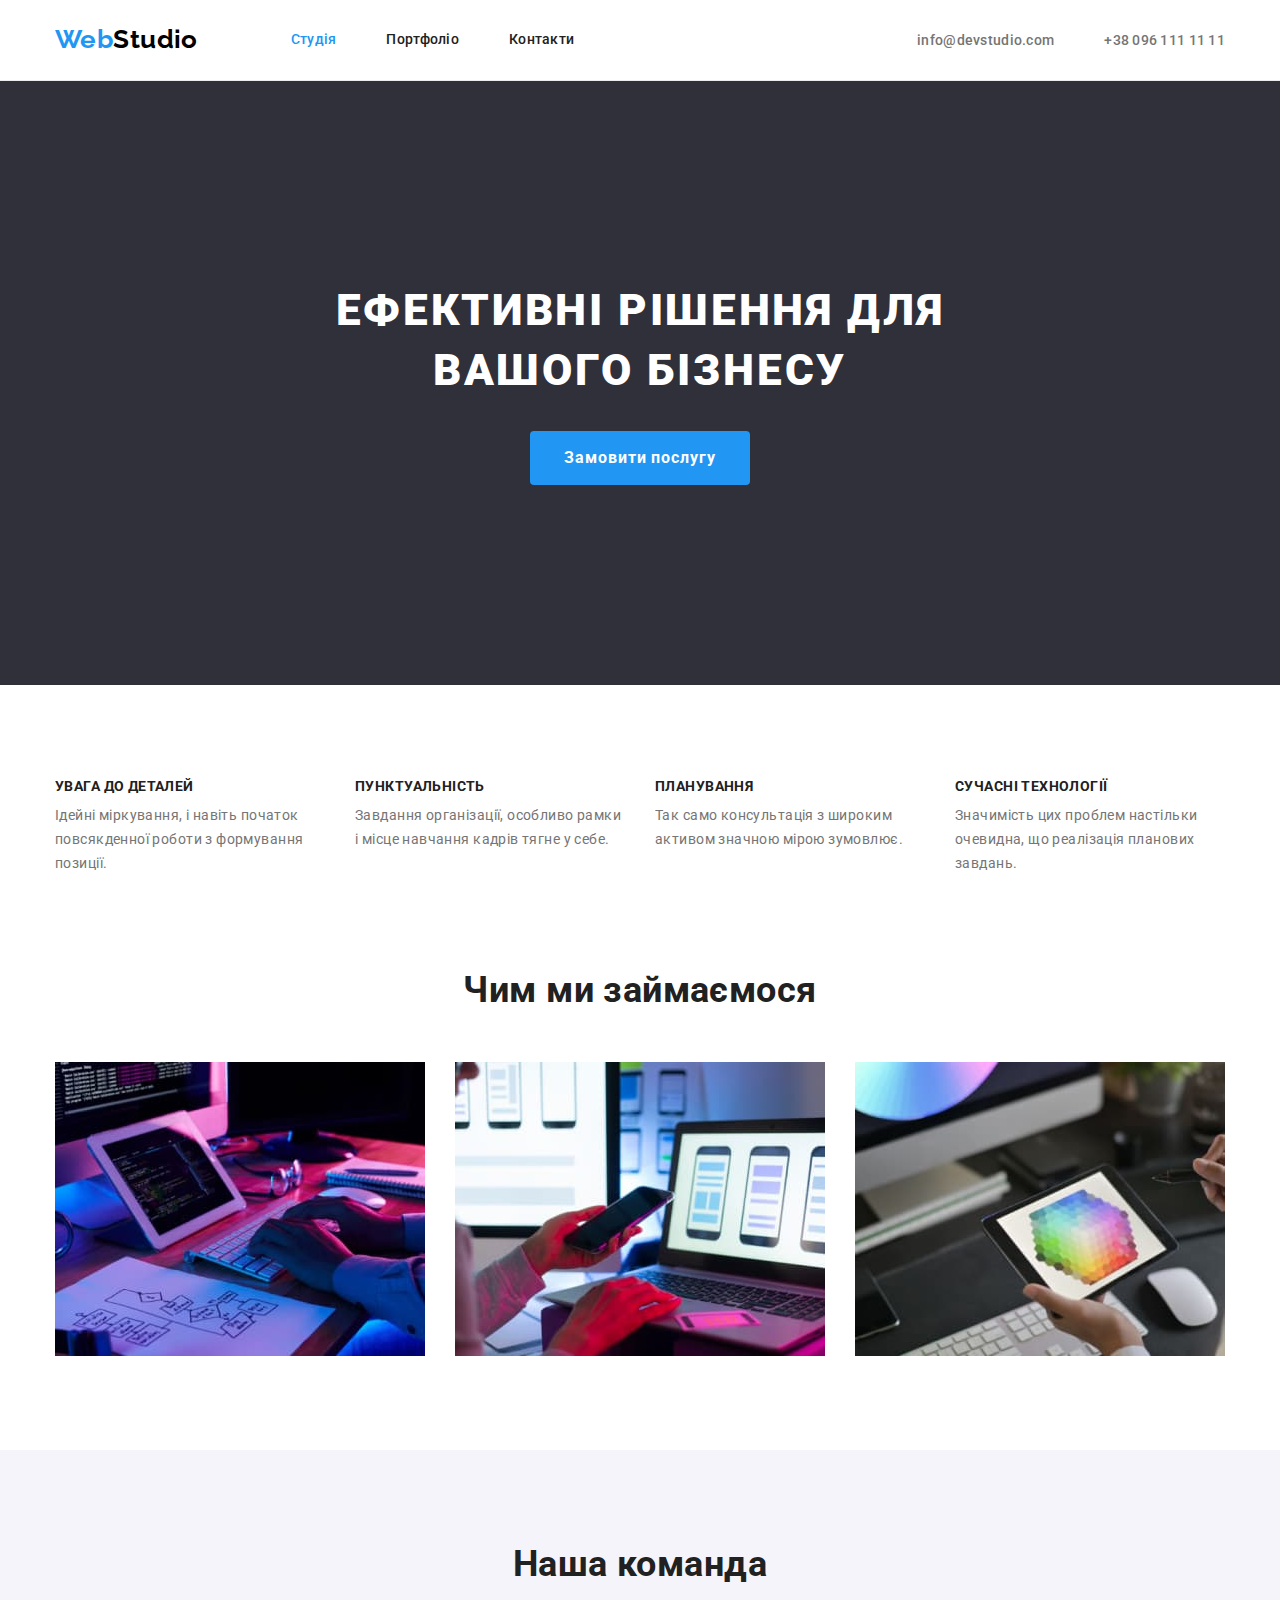
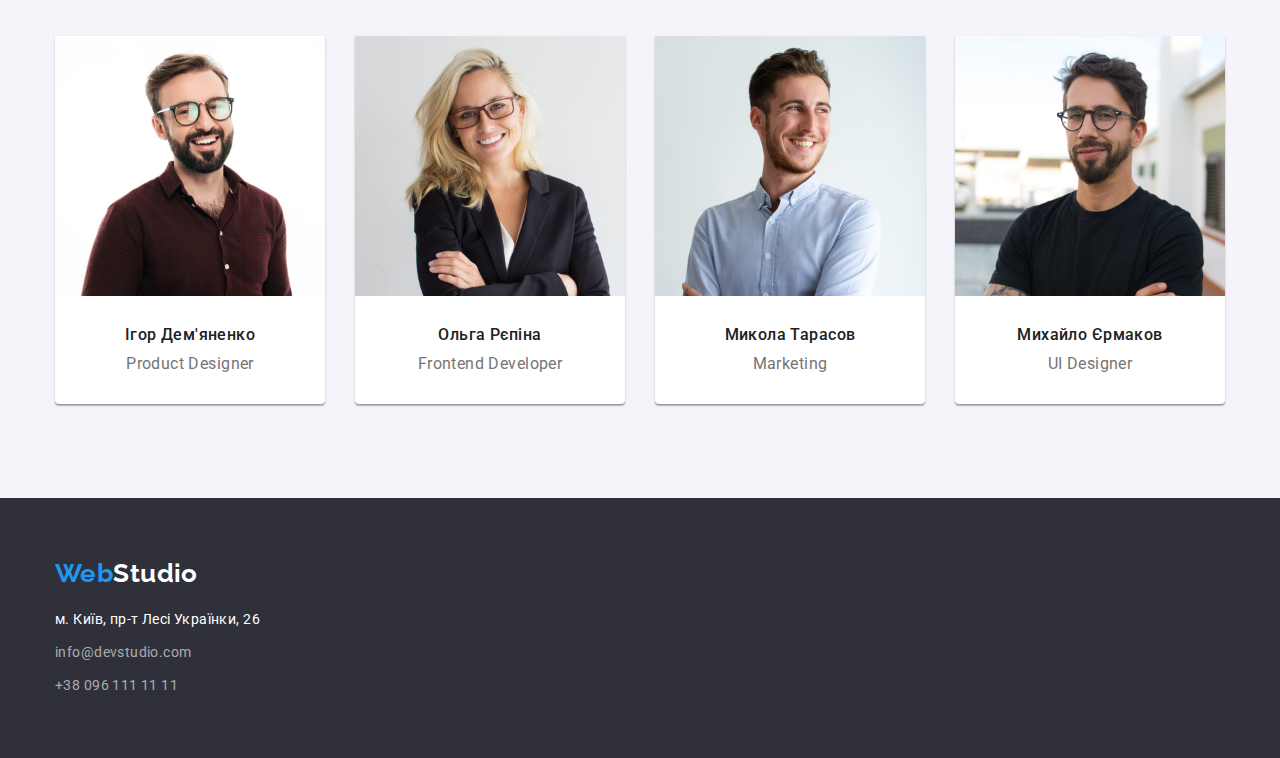
==== index.html @ 01cb7cef "Initial commit" ====
<!DOCTYPE html>
<html lang="uk">
  <head>
    <meta charset="UTF-8" />
    <meta http-equiv="X-UA-Compatible" content="IE=edge" />
    <meta name="viewport" content="width=device-width, initial-scale=1.0" />
    <link
      rel="stylesheet"
      href="https://cdnjs.cloudflare.com/ajax/libs/modern-normalize/1.1.0/modern-normalize.min.css"
    />
    <link rel="preconnect" href="https://fonts.googleapis.com" />
    <link rel="preconnect" href="https://fonts.gstatic.com" crossorigin />
    <link
      href="https://fonts.googleapis.com/css2?family=Raleway:wght@700&family=Roboto:wght@400;500;700;900&display=swap"
      rel="stylesheet"
    />
    <link rel="stylesheet" href="./css/styles.css" />
    <title>Webstudio</title>
  </head>
  <body>
    <!-- header -->
    <header class="page-header">
      <div class="container header-nav">
        <nav class="nav">
          <a href="./index.html" lang="en" class="header-logo"
            ><span class="logo-text">Web</span>Studio</a
          >
          <ul class="nav-list">
            <li class="list item">
              <a href="./index.html" class="nav-link link current">Студія</a>
            </li>
            <li class="list item">
              <a href="./portfolio.html" class="nav-link link">Портфоліо</a>
            </li>
            <li class="list item">
              <a href="" class="nav-link link">Контакти</a>
            </li>
          </ul>
        </nav>
        <ul class="contacts-list">
          <li class="item list">
            <a href="mailto:info@devstudio.com" class="contacts-link link"
              >info@devstudio.com</a
            >
          </li>
          <li class="item list">
            <a href="tel:+380961111111" class="contacts-link link"
              >+38 096 111 11 11</a
            >
          </li>
        </ul>
      </div>
    </header>
    <!-- main -->
    <main>
      <!-- hero -->
      <section class="hero section">
        <div class="container hero-container">
          <h1 class="hero-title">Ефективні рішення для вашого бізнесу</h1>
          <button type="button" class="hero-btn">Замовити послугу</button>
        </div>
      </section>
      <!-- our benefits -->
      <section class="section">
        <div class="container">
          <h2 class="visually-hidden">Наші переваги</h2>
          <ul class="benefits-list">
            <li class="item list">
              <h3 class="benefits-subtitle">УВАГА ДО ДЕТАЛЕЙ</h3>
              <p class="benefits-text">
                Ідейні міркування, і навіть початок повсякденної роботи з
                формування позиції.
              </p>
            </li>
            <li class="item list">
              <h3 class="benefits-subtitle">ПУНКТУАЛЬНІСТЬ</h3>
              <p class="benefits-text">
                Завдання організації, особливо рамки і місце навчання кадрів
                тягне у себе.
              </p>
            </li>
            <li class="item list">
              <h3 class="benefits-subtitle">ПЛАНУВАННЯ</h3>
              <p class="benefits-text">
                Так само консультація з широким активом значною мірою зумовлює.
              </p>
            </li>
            <li class="item list">
              <h3 class="benefits-subtitle">СУЧАСНІ ТЕХНОЛОГІЇ</h3>
              <p class="benefits-text">
                Значимість цих проблем настільки очевидна, що реалізація
                планових завдань.
              </p>
            </li>
          </ul>
        </div>
      </section>
      <!-- works of studio -->
      <section class="section work-section">
        <div class="container">
          <h2 class="work-title subtitle">Чим ми займаємося</h2>
          <ul class="work-list">
            <li class="item list">
              <img
                src="./images/box1.jpg"
                alt="приклади процесу роботи"
                width="370"
                class="image"
              />
            </li>
            <li class="item list">
              <img
                src="./images/box2.jpg"
                alt="приклади процесу роботи"
                width="370"
                class="image"
              />
            </li>
            <li class="item list">
              <img
                src="./images/box3.jpg"
                alt="приклади процесу роботи"
                width="370"
                class="image"
              />
            </li>
          </ul>
        </div>
      </section>
      <!-- our team -->
      <section class="section team-section">
        <div class="container team">
          <h2 class="team-title subtitle">Наша команда</h2>
          <ul class="card-list">
            <li class="card-item list item">
              <img
                src="./images/card_foto1.jpg"
                alt="фото члана команди"
                width="270"
                class="card-img"
              />
              <div class="card-discr">
                <h3 class="card-title">Ігор Дем'яненко</h3>
                <p lang="en" class="card-text">Product Designer</p>
              </div>
            </li>
            <li class="card-item list item">
              <img
                src="./images/card_foto2.jpg"
                alt="фото члана команди"
                width="270"
                class="card-img"
              />
              <div class="card-discr">
                <h3 class="card-title">Ольга Рєпіна</h3>
                <p lang="en" class="card-text">Frontend Developer</p>
              </div>
            </li>
            <li class="card-item list item">
              <img
                src="./images/card_foto3.jpg"
                alt="фото члана команди"
                width="270"
                class="card-img"
              />
              <div class="card-discr">
                <h3 class="card-title">Микола Тарасов</h3>
                <p lang="en" class="card-text">Marketing</p>
              </div>
            </li>
            <li class="card-item list item">
              <img
                src="./images/card_foto4.jpg"
                alt="фото члана команди"
                width="270"
                class="card-img"
              />
              <div class="card-discr">
                <h3 class="card-title">Михайло Єрмаков</h3>
                <p lang="en" class="card-text">UI Designer</p>
              </div>
            </li>
          </ul>
        </div>
      </section>
    </main>
    <!-- footer -->
    <footer class="footer">
      <div class="container footer-container">
        <a href="./index.html" lang="en" class="logo footer-logo"
          ><span class="logo-text">Web</span>Studio</a
        >
        <address>
          <ul class="addr-list">
            <li class="item list">
              <a
                href="https://goo.gl/maps/FmS4MAfcd5aQykhG8"
                rel="noopener noreferrer nofollow"
                target="_blank"
                class="addr-link link map-link"
                >м. Київ, пр-т Лесі Українки, 26</a
              >
            </li>
            <li class="item list">
              <a href="mailto:info@devstudio.com" class="addr-link link"
                >info@devstudio.com</a
              >
            </li>
            <li class="item list">
              <a href="tel:+380961111111" class="addr-link link"
                >+38 096 111 11 11</a
              >
            </li>
          </ul>
        </address>
      </div>
    </footer>
  </body>
</html>
---- css/styles.css ----
* {
  /* outline: 2px solid red; */
}
:root {
  /* color variables */
  --primary-text-color: #757575;
  --secondary-text-color: #212121;
  --accent-text-color: #2196f3;
  --hero-primary-color: #ffffff;
  --btn-bckgrd-color: #f5f4fa;
  --logo-text-color: #000000;
  --addr-link-color: rgba(255, 255, 255, 0.6);
  --secondary-bthbckgrd-color: #188ce8;
  --header-border-color: #ececec;
  --card-border-color: #eeeeee;

  /* fonts variables */
  --primary-font-family: "Roboto", sans-serif;
  --secondary-font-family: "Raleway", sans-serif;
  --footer-bckgrd-color: #2f303a;
}

body {
  background-color: var(--hero-primary-color);
  font-family: var(--primary-font-family);
  color: var(--primary-text-color);
  font-size: 14px;
  letter-spacing: 0.03em;
}
h1,
h2,
h3,
h4,
h5,
h6,
p,
ul {
  margin: 0;
}
ul {
  padding-left: 0;
}
.list {
  list-style: none;
}
.link {
  text-decoration: none;
}
.link:hover,
.link:focus {
  color: var(--accent-text-color);
}
.container {
  width: 1200px;
  padding-left: 15px;
  padding-right: 15px;
  margin: 0 auto;
}
.section {
  padding-top: 94px;
}
/* header css */
.page-header {
  border-bottom: 1px solid var(--header-border-color);
}
.header-nav {
  display: flex;
  align-items: center;
}
.nav {
  display: flex;
  align-items: center;
}
.header-logo {
  display: block;
  padding-top: 24px;
  padding-bottom: 25px;

  font-family: var(--secondary-font-family);
  font-weight: 700;
  color: var(--logo-text-color);
  font-size: 26px;
  line-height: 1.19;
  text-decoration: none;
}
.logo-text {
  color: var(--accent-text-color);
}
.nav-list {
  display: flex;
  gap: 50px;
  margin-left: 93px;
}
.nav-link {
  display: block;
  padding-top: 32px;
  padding-bottom: 32px;

  color: var(--secondary-text-color);
  font-weight: 500;
  line-height: 1.14;
  letter-spacing: 0.02em;
}
.current {
  color: var(--accent-text-color);
}
.contacts-list {
  display: flex;
  gap: 50px;
  margin-left: auto;
}
.contacts-link {
  padding-top: 32px;
  padding-bottom: 32px;

  color: var(--primary-text-color);
  font-weight: 500;
  line-height: 1.14;
  letter-spacing: 0.02em;
}
/* hero css */
.hero-container {
  text-align: center;
  padding-bottom: 200px;
  padding-top: 106px;
}
.hero {
  background-color: var(--footer-bckgrd-color);
}
.hero-title {
  margin: 0 auto;
  margin-bottom: 30px;
  max-width: 696px;

  font-weight: 900;
  font-size: 44px;
  line-height: 1.36;
  text-align: center;
  letter-spacing: 0.06em;
  text-transform: uppercase;
  color: var(--hero-primary-color);
}
.hero-btn {
  padding: 10px 32px;

  color: var(--hero-primary-color);
  font-weight: 700;
  font-size: 16px;
  line-height: 1.87;
  letter-spacing: 0.06em;
  background-color: var(--accent-text-color);
  cursor: pointer;
  border-color: transparent;
  border-radius: 4px;
}
.hero-btn:active,
.hero-btn:focus,
.hero-btn:hover {
  background-color: var(--secondary-bthbckgrd-color);
}
/*  benefits css */

.visually-hidden {
  position: absolute;
  white-space: nowrap;
  width: 1px;
  height: 1px;
  overflow: hidden;
  padding: 0;
  border: 0;
  clip: rect(0 0 0 0);
  clip-path: inset(50%);
  margin: -1px;
}

.benefits-list {
  display: flex;
  flex-wrap: wrap;
  gap: 30px;
}
.benefits-list .item {
  width: 270px;
  max-width: 270px;
}
.benefits-subtitle {
  margin-bottom: 10px;
  color: var(--secondary-text-color);
  font-size: 14px;
  font-weight: 700;
  line-height: 1.14;
  text-transform: uppercase;
}
.benefits-text {
  line-height: 1.71;
}

.image {
  display: block;
}
.subtitle {
  margin-bottom: 50px;
  color: var(--secondary-text-color);
  font-weight: 700;
  font-size: 36px;
  line-height: 1.16;
  text-align: center;
}
.work-section {
  padding-bottom: 94px;
}
.work-list {
  display: flex;
  flex-wrap: wrap;
  gap: 30px;
}
.work-list .image {
  max-width: 370px;
}
/* our team css */
.team-section {
  background-color: var(--btn-bckgrd-color);
}
.team {
  /* background-color: var(--btn-bckgrd-color); */
  padding-bottom: 94px;
  /* padding-top: 94px; */
}
.team-title {
  margin-bottom: 50px;
  color: var(--secondary-text-color);
  font-weight: 700;
  font-size: 36px;
  line-height: 1.16;
  text-align: center;
}
.card-list {
  display: flex;
  flex-wrap: wrap;
  gap: 30px;
}
.card-img {
  display: block;
}
.card-item {
  background-color: var(--hero-primary-color);
  box-shadow: 0px 1px 3px rgba(0, 0, 0, 0.12), 0px 1px 1px rgba(0, 0, 0, 0.14),
    0px 2px 1px rgba(0, 0, 0, 0.2);
  border-radius: 0px 0px 4px 4px;
}
.card-discr {
  text-align: center;
  padding: 30px 30px;
}

.card-title {
  margin-bottom: 10px;

  color: var(--secondary-text-color);
  font-weight: 500;
  font-size: 16px;
  line-height: 1.18;
  text-align: center;
}
.card-text {
  font-size: 16px;
  line-height: 1.18;
  text-align: center;
}
/* fooote css */
.footer {
  padding-top: 60px;
  padding-bottom: 60px;
  background-color: var(--footer-bckgrd-color);
}

.footer-logo {
  display: block;
  margin-bottom: 20px;

  font-family: var(--secondary-font-family);
  font-weight: 700;
  font-size: 26px;
  line-height: 1.19;
  text-decoration: none;
  color: var(--hero-primary-color);
}

.addr-list .item:not(:last-child) {
  margin-bottom: 9px;
}
.addr-link {
  font-style: normal;
  line-height: 1.71;
  color: var(--addr-link-color);
}
.map-link {
  color: var(--hero-primary-color);
}
/* potfolio css */
/* filter buttons css*/
.portfolio {
  padding-bottom: 94px;
}
.filter-list {
  display: flex;
  justify-content: center;
  gap: 8px;
  margin-bottom: 34px;
}

.filter-btn {
  padding: 6px 22px;

  color: var(--secondary-text-color);
  background-color: var(--btn-bckgrd-color);
  border-radius: 4px;
  border-color: transparent;
  font-weight: 500;
  font-size: 16px;
  line-height: 1.62;
  text-align: center;
  cursor: pointer;
}
.filter-btn:hover,
.filter-btn:focus {
  color: var(--hero-primary-color);
  background-color: var(--accent-text-color);
  box-shadow: 0px 3px 1px rgba(0, 0, 0, 0.1), 0px 1px 2px rgba(0, 0, 0, 0.08),
    0px 2px 2px rgba(0, 0, 0, 0.12);
}
.portfolio-list {
  display: flex;
  flex-wrap: wrap;
  gap: 30px;
}
.portf-text {
  padding: 20px 24px;

  border-bottom: 1px solid var(--card-border-color);
  border-right: 1px solid var(--card-border-color);
  border-left: 1px solid var(--card-border-color);
}
.portf-img {
  display: block;
}
.portfolio-subtitle {
  margin-bottom: 4px;

  color: var(--secondary-text-color);
  font-weight: 700;
  font-size: 18px;
  line-height: 2;
  letter-spacing: 0.06em;
}
.porfolio-discr {
  font-size: 16px;
  line-height: 1.87;
}
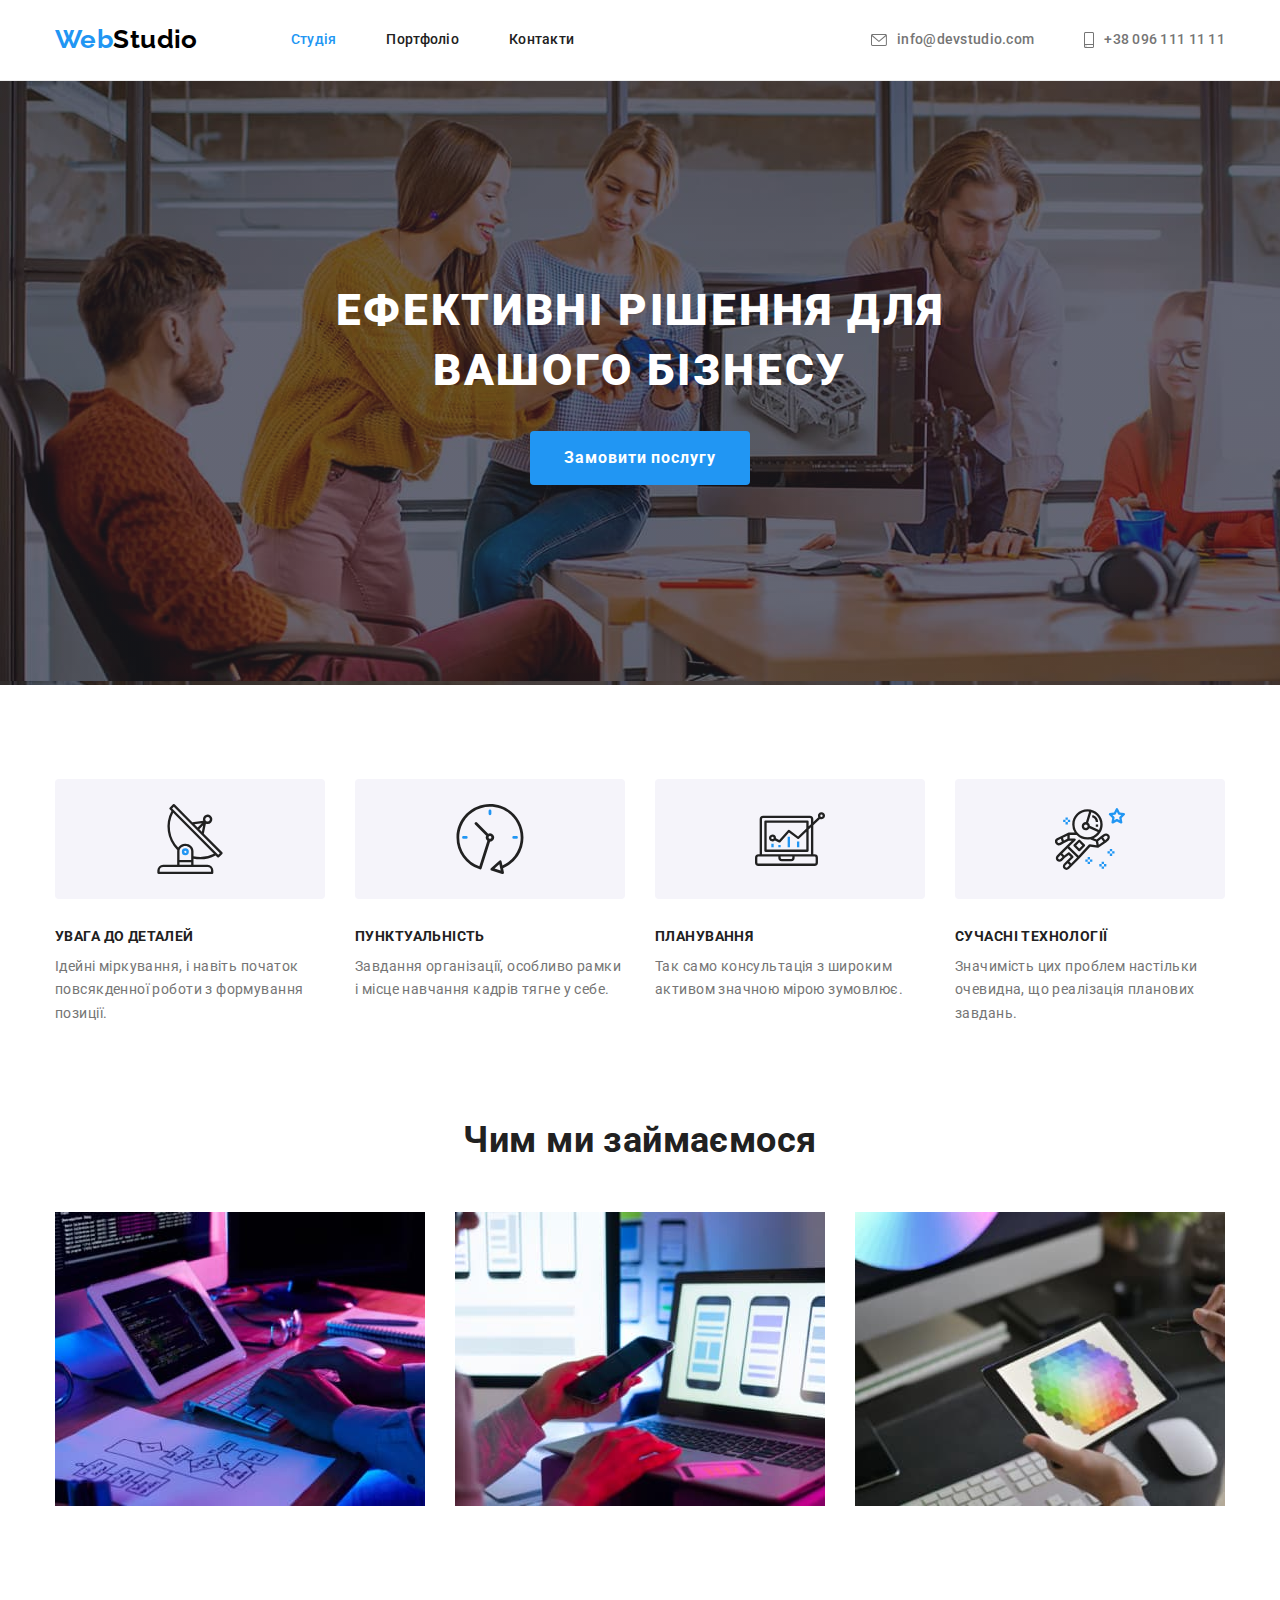
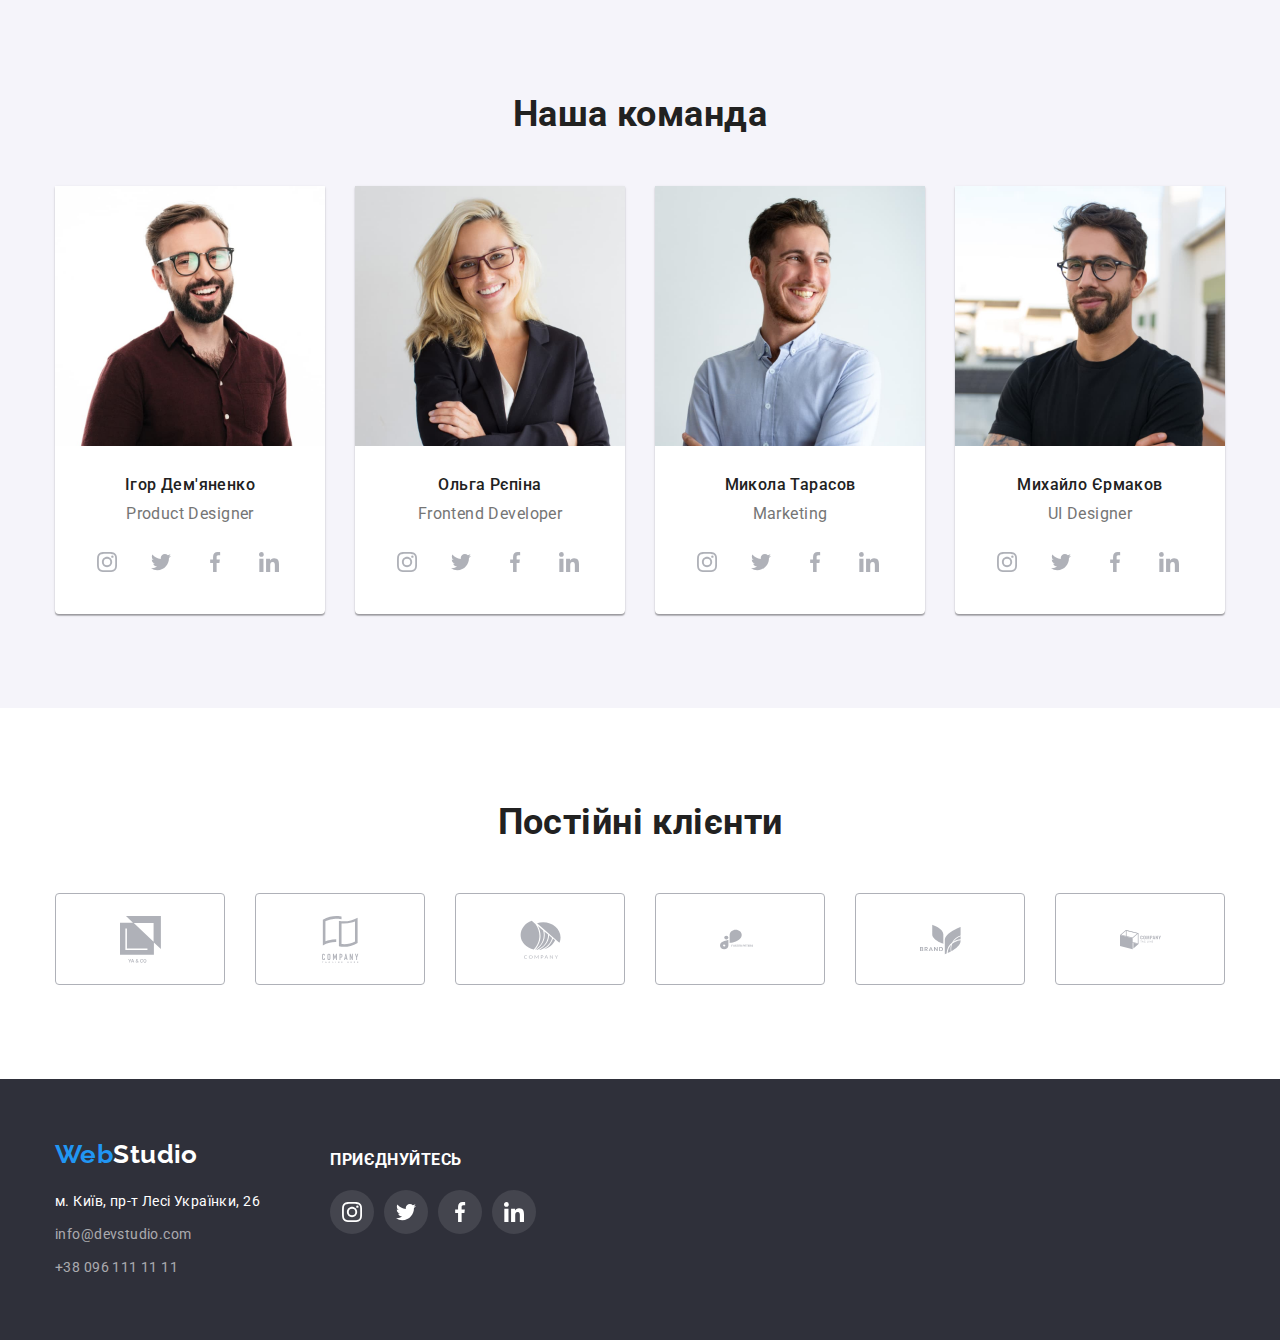
==== commit e0ebcdc4: "add svg etc" ====
--- a/index.html
+++ b/index.html
@@ -39,13 +39,19 @@
         </nav>
         <ul class="contacts-list">
           <li class="item list">
-            <a href="mailto:info@devstudio.com" class="contacts-link link"
-              >info@devstudio.com</a
+            <a href="mailto:info@devstudio.com" class="contacts-link link">
+              <svg class="icon" width="16" height="12">
+                <use href="./images/icons.svg#icon-mail"></use>
+              </svg>
+              info@devstudio.com</a
             >
           </li>
           <li class="item list">
-            <a href="tel:+380961111111" class="contacts-link link"
-              >+38 096 111 11 11</a
+            <a href="tel:+380961111111" class="contacts-link link">
+              <svg class="icon" width="10" height="16">
+                <use href="./images/icons.svg#icon-phone"></use>
+              </svg>
+              +38 096 111 11 11</a
             >
           </li>
         </ul>
@@ -55,9 +61,11 @@
     <main>
       <!-- hero -->
       <section class="hero section">
-        <div class="container hero-container">
-          <h1 class="hero-title">Ефективні рішення для вашого бізнесу</h1>
-          <button type="button" class="hero-btn">Замовити послугу</button>
+        <div class="hero-wrap">
+          <div class="container hero-container">
+            <h1 class="hero-title">Ефективні рішення для вашого бізнесу</h1>
+            <button type="button" class="hero-btn">Замовити послугу</button>
+          </div>
         </div>
       </section>
       <!-- our benefits -->
@@ -66,6 +74,11 @@
           <h2 class="visually-hidden">Наші переваги</h2>
           <ul class="benefits-list">
             <li class="item list">
+              <div class="icon-wrap">
+                <svg class="icon-group" width="70" heigt="70">
+                  <use href="./images/icons.svg#icon-antenna"></use>
+                </svg>
+              </div>
               <h3 class="benefits-subtitle">УВАГА ДО ДЕТАЛЕЙ</h3>
               <p class="benefits-text">
                 Ідейні міркування, і навіть початок повсякденної роботи з
@@ -73,6 +86,11 @@
               </p>
             </li>
             <li class="item list">
+              <div class="icon-wrap">
+                <svg class="icon-group" width="70" heigt="70">
+                  <use href="./images/icons.svg#icon-clock"></use>
+                </svg>
+              </div>
               <h3 class="benefits-subtitle">ПУНКТУАЛЬНІСТЬ</h3>
               <p class="benefits-text">
                 Завдання організації, особливо рамки і місце навчання кадрів
@@ -80,12 +98,22 @@
               </p>
             </li>
             <li class="item list">
+              <div class="icon-wrap">
+                <svg class="icon-group" width="70" heigt="70">
+                  <use href="./images/icons.svg#icon-diagram"></use>
+                </svg>
+              </div>
               <h3 class="benefits-subtitle">ПЛАНУВАННЯ</h3>
               <p class="benefits-text">
                 Так само консультація з широким активом значною мірою зумовлює.
               </p>
             </li>
             <li class="item list">
+              <div class="icon-wrap">
+                <svg class="icon-group" width="70" heigt="70">
+                  <use href="./images/icons.svg#icon-astronaut"></use>
+                </svg>
+              </div>
               <h3 class="benefits-subtitle">СУЧАСНІ ТЕХНОЛОГІЇ</h3>
               <p class="benefits-text">
                 Значимість цих проблем настільки очевидна, що реалізація
@@ -98,7 +126,7 @@
       <!-- works of studio -->
       <section class="section work-section">
         <div class="container">
-          <h2 class="work-title subtitle">Чим ми займаємося</h2>
+          <h2 class="subtitle">Чим ми займаємося</h2>
           <ul class="work-list">
             <li class="item list">
               <img
@@ -130,7 +158,7 @@
       <!-- our team -->
       <section class="section team-section">
         <div class="container team">
-          <h2 class="team-title subtitle">Наша команда</h2>
+          <h2 class="subtitle">Наша команда</h2>
           <ul class="card-list">
             <li class="card-item list item">
               <img
@@ -142,6 +170,55 @@
               <div class="card-discr">
                 <h3 class="card-title">Ігор Дем'яненко</h3>
                 <p lang="en" class="card-text">Product Designer</p>
+                <ul class="list icon-list">
+                  <li class="item">
+                    <a
+                      href=""
+                      rel="noopener noreferrer nofollow"
+                      class="social-link"
+                    >
+                      <svg class="social-icon" width="20" height="20">
+                        <use href="./images/icons.svg#icon-instagram"></use>
+                      </svg>
+                    </a>
+                  </li>
+                  <li class="item">
+                    <a href=""
+                      ><a
+                        href=""
+                        rel="noopener noreferrer nofollow"
+                        class="social-link"
+                      >
+                        <svg class="social-icon" width="20" height="20">
+                          <use href="./images/icons.svg#icon-twitter"></use>
+                        </svg> </a
+                    ></a>
+                  </li>
+                  <li class="item">
+                    <a href=""
+                      ><a
+                        href=""
+                        rel="noopener noreferrer nofollow"
+                        class="social-link"
+                      >
+                        <svg class="social-icon" width="20" height="20">
+                          <use href="./images/icons.svg#icon-facebook"></use>
+                        </svg> </a
+                    ></a>
+                  </li>
+                  <li class="item">
+                    <a href=""
+                      ><a
+                        href=""
+                        rel="noopener noreferrer nofollow"
+                        class="social-link"
+                      >
+                        <svg class="social-icon" width="20" height="20">
+                          <use href="./images/icons.svg#icon-linkedin"></use>
+                        </svg> </a
+                    ></a>
+                  </li>
+                </ul>
               </div>
             </li>
             <li class="card-item list item">
@@ -154,6 +231,55 @@
               <div class="card-discr">
                 <h3 class="card-title">Ольга Рєпіна</h3>
                 <p lang="en" class="card-text">Frontend Developer</p>
+                <ul class="list icon-list">
+                  <li class="item">
+                    <a
+                      href=""
+                      rel="noopener noreferrer nofollow"
+                      class="social-link"
+                    >
+                      <svg class="social-icon" width="20" height="20">
+                        <use href="./images/icons.svg#icon-instagram"></use>
+                      </svg>
+                    </a>
+                  </li>
+                  <li class="item">
+                    <a href=""
+                      ><a
+                        href=""
+                        rel="noopener noreferrer nofollow"
+                        class="social-link"
+                      >
+                        <svg class="social-icon" width="20" height="20">
+                          <use href="./images/icons.svg#icon-twitter"></use>
+                        </svg> </a
+                    ></a>
+                  </li>
+                  <li class="item">
+                    <a href=""
+                      ><a
+                        href=""
+                        rel="noopener noreferrer nofollow"
+                        class="social-link"
+                      >
+                        <svg class="social-icon" width="20" height="20">
+                          <use href="./images/icons.svg#icon-facebook"></use>
+                        </svg> </a
+                    ></a>
+                  </li>
+                  <li class="item">
+                    <a href=""
+                      ><a
+                        href=""
+                        rel="noopener noreferrer nofollow"
+                        class="social-link"
+                      >
+                        <svg class="social-icon" width="20" height="20">
+                          <use href="./images/icons.svg#icon-linkedin"></use>
+                        </svg> </a
+                    ></a>
+                  </li>
+                </ul>
               </div>
             </li>
             <li class="card-item list item">
@@ -166,6 +292,55 @@
               <div class="card-discr">
                 <h3 class="card-title">Микола Тарасов</h3>
                 <p lang="en" class="card-text">Marketing</p>
+                <ul class="list icon-list">
+                  <li class="item">
+                    <a
+                      href=""
+                      rel="noopener noreferrer nofollow"
+                      class="social-link"
+                    >
+                      <svg class="social-icon" width="20" height="20">
+                        <use href="./images/icons.svg#icon-instagram"></use>
+                      </svg>
+                    </a>
+                  </li>
+                  <li class="item">
+                    <a href=""
+                      ><a
+                        href=""
+                        rel="noopener noreferrer nofollow"
+                        class="social-link"
+                      >
+                        <svg class="social-icon" width="20" height="20">
+                          <use href="./images/icons.svg#icon-twitter"></use>
+                        </svg> </a
+                    ></a>
+                  </li>
+                  <li class="item">
+                    <a href=""
+                      ><a
+                        href=""
+                        rel="noopener noreferrer nofollow"
+                        class="social-link"
+                      >
+                        <svg class="social-icon" width="20" height="20">
+                          <use href="./images/icons.svg#icon-facebook"></use>
+                        </svg> </a
+                    ></a>
+                  </li>
+                  <li class="item">
+                    <a href=""
+                      ><a
+                        href=""
+                        rel="noopener noreferrer nofollow"
+                        class="social-link"
+                      >
+                        <svg class="social-icon" width="20" height="20">
+                          <use href="./images/icons.svg#icon-linkedin"></use>
+                        </svg> </a
+                    ></a>
+                  </li>
+                </ul>
               </div>
             </li>
             <li class="card-item list item">
@@ -178,7 +353,105 @@
               <div class="card-discr">
                 <h3 class="card-title">Михайло Єрмаков</h3>
                 <p lang="en" class="card-text">UI Designer</p>
-              </div>
+                <ul class="list icon-list">
+                  <li class="item">
+                    <a
+                      href=""
+                      rel="noopener noreferrer nofollow"
+                      class="social-link"
+                    >
+                      <svg class="social-icon" width="20" height="20">
+                        <use href="./images/icons.svg#icon-instagram"></use>
+                      </svg>
+                    </a>
+                  </li>
+                  <li class="item">
+                    <a href=""
+                      ><a
+                        href=""
+                        rel="noopener noreferrer nofollow"
+                        class="social-link"
+                      >
+                        <svg class="social-icon" width="20" height="20">
+                          <use href="./images/icons.svg#icon-twitter"></use>
+                        </svg> </a
+                    ></a>
+                  </li>
+                  <li class="item">
+                    <a href=""
+                      ><a
+                        href=""
+                        rel="noopener noreferrer nofollow"
+                        class="social-link"
+                      >
+                        <svg class="social-icon" width="20" height="20">
+                          <use href="./images/icons.svg#icon-facebook"></use>
+                        </svg> </a
+                    ></a>
+                  </li>
+                  <li class="item">
+                    <a href=""
+                      ><a
+                        href=""
+                        rel="noopener noreferrer nofollow"
+                        class="social-link"
+                      >
+                        <svg class="social-icon" width="20" height="20">
+                          <use href="./images/icons.svg#icon-linkedin"></use>
+                        </svg> </a
+                    ></a>
+                  </li>
+                </ul>
+              </div>
+            </li>
+          </ul>
+        </div>
+      </section>
+      <section class="section clients">
+        <div class="container">
+          <h2 class="subtitle">Постійні клієнти</h2>
+          <ul class="list clients-list">
+            <li class="item">
+              <a href="" class="clients-link">
+                <svg class="clients-icon" width="41" height="47">
+                  <use href="./images/icons.svg#icon-group1"></use>
+                </svg>
+              </a>
+            </li>
+            <li>
+              <a href="" class="clients-link">
+                <svg class="clients-icon" width="41" height="47">
+                  <use href="./images/icons.svg#icon-group2"></use>
+                </svg>
+              </a>
+            </li>
+            <li>
+              <a href="" class="clients-link">
+                <svg class="clients-icon" width="41" height="47">
+                  <use href="./images/icons.svg#icon-group3"></use>
+                </svg>
+              </a>
+            </li>
+            <li>
+              <a href="" class="clients-link">
+                <svg class="clients-icon" width="41" height="47">
+                  <use href="./images/icons.svg#icon-group4"></use>
+                </svg>
+              </a>
+            </li>
+            <li>
+              <a href="" class="clients-link">
+                <svg class="clients-icon" width="41" height="47">
+                  <use href="./images/icons.svg#icon-group5"></use>
+                </svg>
+              </a>
+            </li>
+            <li>
+              <a href="" class="clients-link">
+                <svg class="clients-icon" width="41" height="47">
+                  <use href="./images/icons.svg#icon-group6"></use>
+                </svg>
+              </a>
             </li>
           </ul>
         </div>
@@ -186,33 +459,87 @@
     </main>
     <!-- footer -->
     <footer class="footer">
-      <div class="container footer-container">
-        <a href="./index.html" lang="en" class="logo footer-logo"
-          ><span class="logo-text">Web</span>Studio</a
-        >
-        <address>
-          <ul class="addr-list">
-            <li class="item list">
+      <div class="container footer-wrap">
+        <div class="addr-wrap">
+          <a href="./index.html" lang="en" class="logo footer-logo"
+            ><span class="logo-text">Web</span>Studio</a
+          >
+          <address>
+            <ul class="addr-list">
+              <li class="item list">
+                <a
+                  href="https://goo.gl/maps/FmS4MAfcd5aQykhG8"
+                  rel="noopener noreferrer nofollow"
+                  target="_blank"
+                  class="addr-link link map-link"
+                  >м. Київ, пр-т Лесі Українки, 26</a
+                >
+              </li>
+              <li class="item list">
+                <a href="mailto:info@devstudio.com" class="addr-link link"
+                  >info@devstudio.com</a
+                >
+              </li>
+              <li class="item list">
+                <a href="tel:+380961111111" class="addr-link link"
+                  >+38 096 111 11 11</a
+                >
+              </li>
+            </ul>
+          </address>
+        </div>
+        <div class="footer-box">
+          <h3 class="footer-subtitle">приєднуйтесь</h3>
+          <ul class="list icon-list">
+            <li class="item">
               <a
-                href="https://goo.gl/maps/FmS4MAfcd5aQykhG8"
+                href=""
                 rel="noopener noreferrer nofollow"
-                target="_blank"
-                class="addr-link link map-link"
-                >м. Київ, пр-т Лесі Українки, 26</a
+                class="social-link footer-social"
               >
-            </li>
-            <li class="item list">
-              <a href="mailto:info@devstudio.com" class="addr-link link"
-                >info@devstudio.com</a
-              >
-            </li>
-            <li class="item list">
-              <a href="tel:+380961111111" class="addr-link link"
-                >+38 096 111 11 11</a
-              >
+                <svg class="social-icon" width="20" height="20">
+                  <use href="./images/icons.svg#icon-instagram"></use>
+                </svg>
+              </a>
+            </li>
+            <li class="item">
+              <a href=""
+                ><a
+                  href=""
+                  rel="noopener noreferrer nofollow"
+                  class="social-link footer-social"
+                >
+                  <svg class="social-icon" width="20" height="20">
+                    <use href="./images/icons.svg#icon-twitter"></use>
+                  </svg> </a
+              ></a>
+            </li>
+            <li class="item">
+              <a href=""
+                ><a
+                  href=""
+                  rel="noopener noreferrer nofollow"
+                  class="social-link footer-social"
+                >
+                  <svg class="social-icon" width="20" height="20">
+                    <use href="./images/icons.svg#icon-facebook"></use>
+                  </svg> </a
+              ></a>
+            </li>
+            <li class="item">
+              <a href=""
+                ><a
+                  href=""
+                  rel="noopener noreferrer nofollow"
+                  class="social-link footer-social"
+                >
+                  <svg class="social-icon" width="20" height="20">
+                    <use href="./images/icons.svg#icon-linkedin"></use>
+                  </svg> </a
+              ></a>
             </li>
           </ul>
-        </address>
+        </div>
       </div>
     </footer>
   </body>
--- a/css/styles.css
+++ b/css/styles.css
@@ -13,6 +13,7 @@
   --secondary-bthbckgrd-color: #188ce8;
   --header-border-color: #ececec;
   --card-border-color: #eeeeee;
+  --icon-fill: #afb1b8;
 
   /* fonts variables */
   --primary-font-family: "Roboto", sans-serif;
@@ -91,6 +92,9 @@
   gap: 50px;
   margin-left: 93px;
 }
+.icon {
+  margin-right: 10px;
+}
 .nav-link {
   display: block;
   padding-top: 32px;
@@ -106,13 +110,21 @@
 }
 .contacts-list {
   display: flex;
+  align-items: center;
   gap: 50px;
   margin-left: auto;
 }
+.contacts-link:hover,
+.contacts-link:focus {
+  fill: var(--accent-text-color);
+}
 .contacts-link {
+  display: flex;
   padding-top: 32px;
   padding-bottom: 32px;
-
+  align-items: center;
+
+  fill: var(--primary-text-color);
   color: var(--primary-text-color);
   font-weight: 500;
   line-height: 1.14;
@@ -125,7 +137,15 @@
   padding-top: 106px;
 }
 .hero {
+  padding-top: 0;
   background-color: var(--footer-bckgrd-color);
+}
+.hero-wrap {
+  padding-top: 94px;
+  max-width: 1600px;
+  margin: 0 auto;
+  background-image: linear-gradient(to right, #2f303a66, #2f303a66),
+    url(../images/hero-Img.jpg);
 }
 .hero-title {
   margin: 0 auto;
@@ -178,10 +198,21 @@
   flex-wrap: wrap;
   gap: 30px;
 }
+.icon-wrap {
+  display: flex;
+  align-items: center;
+  justify-content: center;
+  margin-bottom: 30px;
+  border-radius: 4px;
+  background-color: var(--btn-bckgrd-color);
+  width: 270px;
+  height: 120px;
+}
 .benefits-list .item {
   width: 270px;
   max-width: 270px;
 }
+
 .benefits-subtitle {
   margin-bottom: 10px;
   color: var(--secondary-text-color);
@@ -221,22 +252,41 @@
   background-color: var(--btn-bckgrd-color);
 }
 .team {
-  /* background-color: var(--btn-bckgrd-color); */
   padding-bottom: 94px;
-  /* padding-top: 94px; */
-}
-.team-title {
-  margin-bottom: 50px;
-  color: var(--secondary-text-color);
-  font-weight: 700;
-  font-size: 36px;
-  line-height: 1.16;
-  text-align: center;
 }
 .card-list {
   display: flex;
   flex-wrap: wrap;
   gap: 30px;
+}
+.social-icon {
+  fill: currentColor;
+}
+
+.icon-list {
+  display: flex;
+  align-items: center;
+  gap: 10px;
+}
+.social-link {
+  display: flex;
+  justify-content: center;
+  align-items: center;
+  width: 44px;
+  height: 44px;
+  color: var(--icon-fill);
+}
+.icon-list .item {
+  display: flex;
+  justify-content: center;
+  align-items: center;
+}
+.social-link:hover,
+.social-link:focus {
+  color: var(--hero-primary-color);
+  background-color: var(--accent-text-color);
+  border-radius: 50%;
+  border-color: transparent;
 }
 .card-img {
   display: block;
@@ -265,6 +315,37 @@
   font-size: 16px;
   line-height: 1.18;
   text-align: center;
+  margin-bottom: 16px;
+}
+
+/* clients css */
+.section.clients {
+  padding-bottom: 94px;
+}
+.clients-icon {
+  fill: currentColor;
+}
+.clients-icon:hover {
+  fill: var(--accent-text-color);
+}
+.clients-link {
+  display: flex;
+  align-items: center;
+  justify-content: center;
+  width: 170px;
+  height: 92px;
+  border: 1px solid var(--icon-fill);
+  border-radius: 4px;
+  color: var(--icon-fill);
+}
+.clients-link:hover,
+.clients-link:focus {
+  border-color: var(--accent-text-color);
+  color: var(--accent-text-color);
+}
+.clients-list {
+  display: flex;
+  gap: 30px;
 }
 /* fooote css */
 .footer {
@@ -272,7 +353,29 @@
   padding-bottom: 60px;
   background-color: var(--footer-bckgrd-color);
 }
-
+.footer-wrap {
+  display: flex;
+}
+.addr-wrap {
+}
+.footer-box {
+  margin-left: 70px;
+  margin-top: 12px;
+}
+.footer-subtitle {
+  margin-bottom: 20px;
+
+  font-weight: 700;
+  line-height: 1.14;
+  letter-spacing: 0.03em;
+  text-transform: uppercase;
+  color: var(--hero-primary-color);
+}
+.footer-social {
+  border-radius: 50%;
+  background-color: rgba(255, 255, 255, 0.1);
+  color: var(--hero-primary-color);
+}
 .footer-logo {
   display: block;
   margin-bottom: 20px;
@@ -340,6 +443,11 @@
   border-right: 1px solid var(--card-border-color);
   border-left: 1px solid var(--card-border-color);
 }
+.portfolio-item:hover,
+.portfolio-item:focus {
+  box-shadow: 0px 1px 1px rgba(0, 0, 0, 0.12), 0px 4px 4px rgba(0, 0, 0, 0.06),
+    1px 4px 6px rgba(0, 0, 0, 0.16);
+}
 .portf-img {
   display: block;
 }
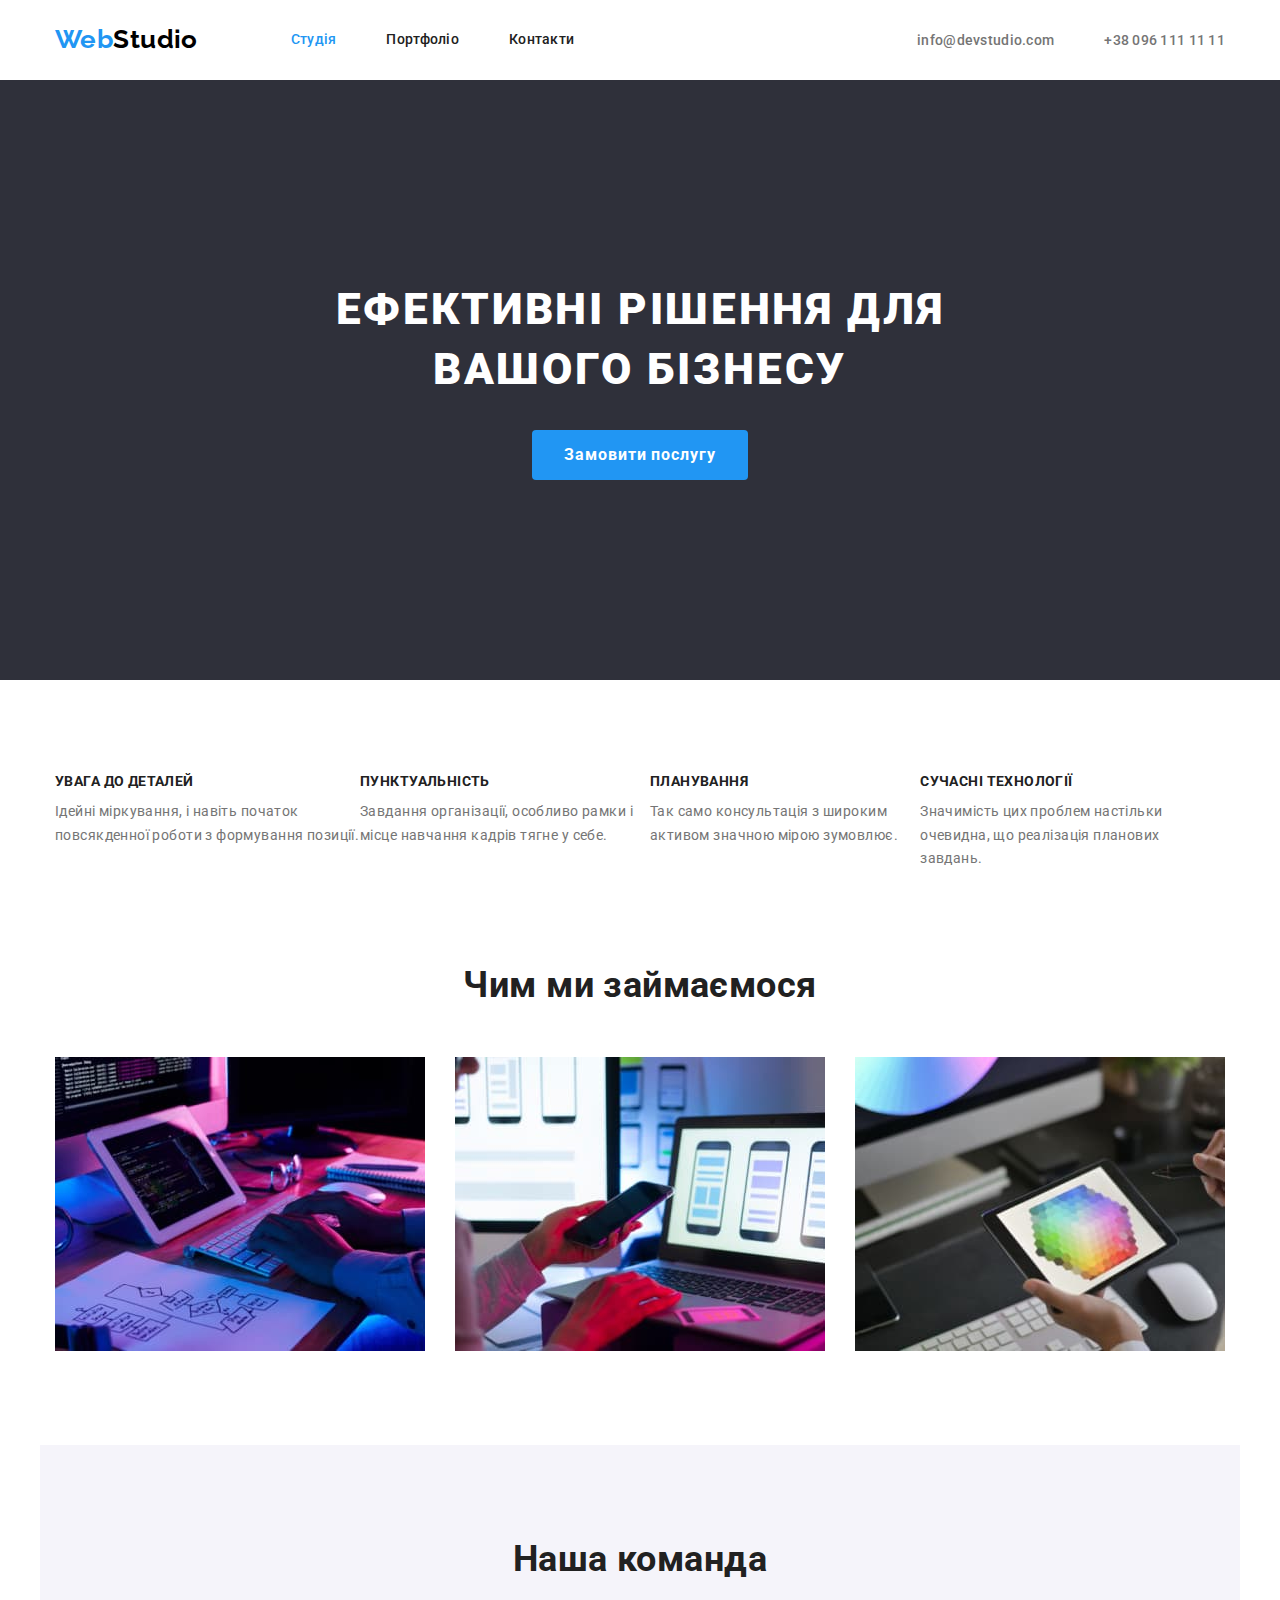
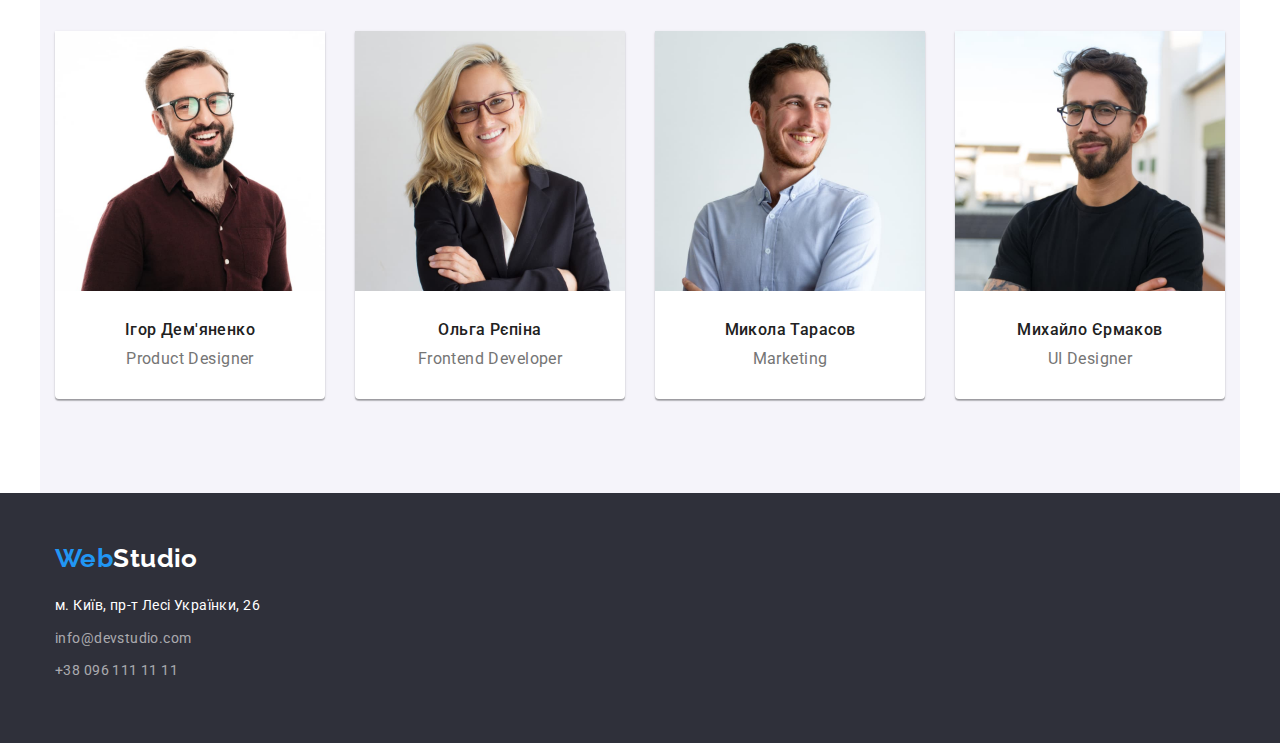
==== commit 203493ba: "fix links etc" ====
--- a/index.html
+++ b/index.html
@@ -22,7 +22,7 @@
     <header class="page-header">
       <div class="container header-nav">
         <nav class="nav">
-          <a href="./index.html" lang="en" class="header-logo"
+          <a href="./index.html" lang="en" class="logo"
             ><span class="logo-text">Web</span>Studio</a
           >
           <ul class="nav-list">
@@ -39,19 +39,13 @@
         </nav>
         <ul class="contacts-list">
           <li class="item list">
-            <a href="mailto:info@devstudio.com" class="contacts-link link">
-              <svg class="icon" width="16" height="12">
-                <use href="./images/icons.svg#icon-mail"></use>
-              </svg>
-              info@devstudio.com</a
+            <a href="mailto:info@devstudio.com" class="contacts-link link"
+              >info@devstudio.com</a
             >
           </li>
           <li class="item list">
-            <a href="tel:+380961111111" class="contacts-link link">
-              <svg class="icon" width="10" height="16">
-                <use href="./images/icons.svg#icon-phone"></use>
-              </svg>
-              +38 096 111 11 11</a
+            <a href="tel:+380961111111" class="contacts-link link"
+              >+38 096 111 11 11</a
             >
           </li>
         </ul>
@@ -60,25 +54,16 @@
     <!-- main -->
     <main>
       <!-- hero -->
-      <section class="hero section">
-        <div class="hero-wrap">
-          <div class="container hero-container">
-            <h1 class="hero-title">Ефективні рішення для вашого бізнесу</h1>
-            <button type="button" class="hero-btn">Замовити послугу</button>
-          </div>
-        </div>
+      <section class="hero">
+        <h1 class="hero-title">Ефективні рішення для вашого бізнесу</h1>
+        <button type="button" class="hero-btn">Замовити послугу</button>
       </section>
       <!-- our benefits -->
-      <section class="section">
-        <div class="container">
+      <section class="container">
+        <div class="wrapper">
           <h2 class="visually-hidden">Наші переваги</h2>
           <ul class="benefits-list">
             <li class="item list">
-              <div class="icon-wrap">
-                <svg class="icon-group" width="70" heigt="70">
-                  <use href="./images/icons.svg#icon-antenna"></use>
-                </svg>
-              </div>
               <h3 class="benefits-subtitle">УВАГА ДО ДЕТАЛЕЙ</h3>
               <p class="benefits-text">
                 Ідейні міркування, і навіть початок повсякденної роботи з
@@ -86,11 +71,6 @@
               </p>
             </li>
             <li class="item list">
-              <div class="icon-wrap">
-                <svg class="icon-group" width="70" heigt="70">
-                  <use href="./images/icons.svg#icon-clock"></use>
-                </svg>
-              </div>
               <h3 class="benefits-subtitle">ПУНКТУАЛЬНІСТЬ</h3>
               <p class="benefits-text">
                 Завдання організації, особливо рамки і місце навчання кадрів
@@ -98,22 +78,12 @@
               </p>
             </li>
             <li class="item list">
-              <div class="icon-wrap">
-                <svg class="icon-group" width="70" heigt="70">
-                  <use href="./images/icons.svg#icon-diagram"></use>
-                </svg>
-              </div>
               <h3 class="benefits-subtitle">ПЛАНУВАННЯ</h3>
               <p class="benefits-text">
                 Так само консультація з широким активом значною мірою зумовлює.
               </p>
             </li>
             <li class="item list">
-              <div class="icon-wrap">
-                <svg class="icon-group" width="70" heigt="70">
-                  <use href="./images/icons.svg#icon-astronaut"></use>
-                </svg>
-              </div>
               <h3 class="benefits-subtitle">СУЧАСНІ ТЕХНОЛОГІЇ</h3>
               <p class="benefits-text">
                 Значимість цих проблем настільки очевидна, що реалізація
@@ -124,422 +94,111 @@
         </div>
       </section>
       <!-- works of studio -->
-      <section class="section work-section">
-        <div class="container">
-          <h2 class="subtitle">Чим ми займаємося</h2>
-          <ul class="work-list">
-            <li class="item list">
-              <img
-                src="./images/box1.jpg"
-                alt="приклади процесу роботи"
-                width="370"
-                class="image"
-              />
-            </li>
-            <li class="item list">
-              <img
-                src="./images/box2.jpg"
-                alt="приклади процесу роботи"
-                width="370"
-                class="image"
-              />
-            </li>
-            <li class="item list">
-              <img
-                src="./images/box3.jpg"
-                alt="приклади процесу роботи"
-                width="370"
-                class="image"
-              />
-            </li>
-          </ul>
-        </div>
+      <section class="work container">
+        <h2 class="work-title subtitle">Чим ми займаємося</h2>
+        <ul class="work-list">
+          <li class="item list">
+            <img
+              src="./images/box1.jpg"
+              alt="приклади процесу роботи"
+              width="370"
+              class="image"
+            />
+          </li>
+          <li class="item list">
+            <img
+              src="./images/box2.jpg"
+              alt="приклади процесу роботи"
+              width="370"
+              class="image"
+            />
+          </li>
+          <li class="item list">
+            <img
+              src="./images/box3.jpg"
+              alt="приклади процесу роботи"
+              width="370"
+              class="image"
+            />
+          </li>
+        </ul>
       </section>
       <!-- our team -->
-      <section class="section team-section">
-        <div class="container team">
-          <h2 class="subtitle">Наша команда</h2>
-          <ul class="card-list">
-            <li class="card-item list item">
-              <img
-                src="./images/card_foto1.jpg"
-                alt="фото члана команди"
-                width="270"
-                class="card-img"
-              />
-              <div class="card-discr">
-                <h3 class="card-title">Ігор Дем'яненко</h3>
-                <p lang="en" class="card-text">Product Designer</p>
-                <ul class="list icon-list">
-                  <li class="item">
-                    <a
-                      href=""
-                      rel="noopener noreferrer nofollow"
-                      class="social-link"
-                    >
-                      <svg class="social-icon" width="20" height="20">
-                        <use href="./images/icons.svg#icon-instagram"></use>
-                      </svg>
-                    </a>
-                  </li>
-                  <li class="item">
-                    <a href=""
-                      ><a
-                        href=""
-                        rel="noopener noreferrer nofollow"
-                        class="social-link"
-                      >
-                        <svg class="social-icon" width="20" height="20">
-                          <use href="./images/icons.svg#icon-twitter"></use>
-                        </svg> </a
-                    ></a>
-                  </li>
-                  <li class="item">
-                    <a href=""
-                      ><a
-                        href=""
-                        rel="noopener noreferrer nofollow"
-                        class="social-link"
-                      >
-                        <svg class="social-icon" width="20" height="20">
-                          <use href="./images/icons.svg#icon-facebook"></use>
-                        </svg> </a
-                    ></a>
-                  </li>
-                  <li class="item">
-                    <a href=""
-                      ><a
-                        href=""
-                        rel="noopener noreferrer nofollow"
-                        class="social-link"
-                      >
-                        <svg class="social-icon" width="20" height="20">
-                          <use href="./images/icons.svg#icon-linkedin"></use>
-                        </svg> </a
-                    ></a>
-                  </li>
-                </ul>
-              </div>
-            </li>
-            <li class="card-item list item">
-              <img
-                src="./images/card_foto2.jpg"
-                alt="фото члана команди"
-                width="270"
-                class="card-img"
-              />
-              <div class="card-discr">
-                <h3 class="card-title">Ольга Рєпіна</h3>
-                <p lang="en" class="card-text">Frontend Developer</p>
-                <ul class="list icon-list">
-                  <li class="item">
-                    <a
-                      href=""
-                      rel="noopener noreferrer nofollow"
-                      class="social-link"
-                    >
-                      <svg class="social-icon" width="20" height="20">
-                        <use href="./images/icons.svg#icon-instagram"></use>
-                      </svg>
-                    </a>
-                  </li>
-                  <li class="item">
-                    <a href=""
-                      ><a
-                        href=""
-                        rel="noopener noreferrer nofollow"
-                        class="social-link"
-                      >
-                        <svg class="social-icon" width="20" height="20">
-                          <use href="./images/icons.svg#icon-twitter"></use>
-                        </svg> </a
-                    ></a>
-                  </li>
-                  <li class="item">
-                    <a href=""
-                      ><a
-                        href=""
-                        rel="noopener noreferrer nofollow"
-                        class="social-link"
-                      >
-                        <svg class="social-icon" width="20" height="20">
-                          <use href="./images/icons.svg#icon-facebook"></use>
-                        </svg> </a
-                    ></a>
-                  </li>
-                  <li class="item">
-                    <a href=""
-                      ><a
-                        href=""
-                        rel="noopener noreferrer nofollow"
-                        class="social-link"
-                      >
-                        <svg class="social-icon" width="20" height="20">
-                          <use href="./images/icons.svg#icon-linkedin"></use>
-                        </svg> </a
-                    ></a>
-                  </li>
-                </ul>
-              </div>
-            </li>
-            <li class="card-item list item">
-              <img
-                src="./images/card_foto3.jpg"
-                alt="фото члана команди"
-                width="270"
-                class="card-img"
-              />
-              <div class="card-discr">
-                <h3 class="card-title">Микола Тарасов</h3>
-                <p lang="en" class="card-text">Marketing</p>
-                <ul class="list icon-list">
-                  <li class="item">
-                    <a
-                      href=""
-                      rel="noopener noreferrer nofollow"
-                      class="social-link"
-                    >
-                      <svg class="social-icon" width="20" height="20">
-                        <use href="./images/icons.svg#icon-instagram"></use>
-                      </svg>
-                    </a>
-                  </li>
-                  <li class="item">
-                    <a href=""
-                      ><a
-                        href=""
-                        rel="noopener noreferrer nofollow"
-                        class="social-link"
-                      >
-                        <svg class="social-icon" width="20" height="20">
-                          <use href="./images/icons.svg#icon-twitter"></use>
-                        </svg> </a
-                    ></a>
-                  </li>
-                  <li class="item">
-                    <a href=""
-                      ><a
-                        href=""
-                        rel="noopener noreferrer nofollow"
-                        class="social-link"
-                      >
-                        <svg class="social-icon" width="20" height="20">
-                          <use href="./images/icons.svg#icon-facebook"></use>
-                        </svg> </a
-                    ></a>
-                  </li>
-                  <li class="item">
-                    <a href=""
-                      ><a
-                        href=""
-                        rel="noopener noreferrer nofollow"
-                        class="social-link"
-                      >
-                        <svg class="social-icon" width="20" height="20">
-                          <use href="./images/icons.svg#icon-linkedin"></use>
-                        </svg> </a
-                    ></a>
-                  </li>
-                </ul>
-              </div>
-            </li>
-            <li class="card-item list item">
-              <img
-                src="./images/card_foto4.jpg"
-                alt="фото члана команди"
-                width="270"
-                class="card-img"
-              />
-              <div class="card-discr">
-                <h3 class="card-title">Михайло Єрмаков</h3>
-                <p lang="en" class="card-text">UI Designer</p>
-                <ul class="list icon-list">
-                  <li class="item">
-                    <a
-                      href=""
-                      rel="noopener noreferrer nofollow"
-                      class="social-link"
-                    >
-                      <svg class="social-icon" width="20" height="20">
-                        <use href="./images/icons.svg#icon-instagram"></use>
-                      </svg>
-                    </a>
-                  </li>
-                  <li class="item">
-                    <a href=""
-                      ><a
-                        href=""
-                        rel="noopener noreferrer nofollow"
-                        class="social-link"
-                      >
-                        <svg class="social-icon" width="20" height="20">
-                          <use href="./images/icons.svg#icon-twitter"></use>
-                        </svg> </a
-                    ></a>
-                  </li>
-                  <li class="item">
-                    <a href=""
-                      ><a
-                        href=""
-                        rel="noopener noreferrer nofollow"
-                        class="social-link"
-                      >
-                        <svg class="social-icon" width="20" height="20">
-                          <use href="./images/icons.svg#icon-facebook"></use>
-                        </svg> </a
-                    ></a>
-                  </li>
-                  <li class="item">
-                    <a href=""
-                      ><a
-                        href=""
-                        rel="noopener noreferrer nofollow"
-                        class="social-link"
-                      >
-                        <svg class="social-icon" width="20" height="20">
-                          <use href="./images/icons.svg#icon-linkedin"></use>
-                        </svg> </a
-                    ></a>
-                  </li>
-                </ul>
-              </div>
-            </li>
-          </ul>
-        </div>
-      </section>
-      <section class="section clients">
-        <div class="container">
-          <h2 class="subtitle">Постійні клієнти</h2>
-          <ul class="list clients-list">
-            <li class="item">
-              <a href="" class="clients-link">
-                <svg class="clients-icon" width="41" height="47">
-                  <use href="./images/icons.svg#icon-group1"></use>
-                </svg>
-              </a>
-            </li>
-            <li>
-              <a href="" class="clients-link">
-                <svg class="clients-icon" width="41" height="47">
-                  <use href="./images/icons.svg#icon-group2"></use>
-                </svg>
-              </a>
-            </li>
-            <li>
-              <a href="" class="clients-link">
-                <svg class="clients-icon" width="41" height="47">
-                  <use href="./images/icons.svg#icon-group3"></use>
-                </svg>
-              </a>
-            </li>
-            <li>
-              <a href="" class="clients-link">
-                <svg class="clients-icon" width="41" height="47">
-                  <use href="./images/icons.svg#icon-group4"></use>
-                </svg>
-              </a>
-            </li>
-            <li>
-              <a href="" class="clients-link">
-                <svg class="clients-icon" width="41" height="47">
-                  <use href="./images/icons.svg#icon-group5"></use>
-                </svg>
-              </a>
-            </li>
-            <li>
-              <a href="" class="clients-link">
-                <svg class="clients-icon" width="41" height="47">
-                  <use href="./images/icons.svg#icon-group6"></use>
-                </svg>
-              </a>
-            </li>
-          </ul>
-        </div>
+      <section class="team container">
+        <h2 class="team-title subtitle">Наша команда</h2>
+        <ul class="card-list">
+          <li class="card-item list item">
+            <img
+              src="./images/card_foto1.jpg"
+              alt="фото члана команди"
+              width="270"
+              class="card-img"
+            />
+            <h3 class="card-title">Ігор Дем'яненко</h3>
+            <p lang="en" class="card-text">Product Designer</p>
+          </li>
+          <li class="card-item list item">
+            <img
+              src="./images/card_foto2.jpg"
+              alt="фото члана команди"
+              width="270"
+              class="card-img"
+            />
+            <h3 class="card-title">Ольга Рєпіна</h3>
+            <p lang="en" class="card-text">Frontend Developer</p>
+          </li>
+          <li class="card-item list item">
+            <img
+              src="./images/card_foto3.jpg"
+              alt="фото члана команди"
+              width="270"
+              class="card-img"
+            />
+            <h3 class="card-title">Микола Тарасов</h3>
+            <p lang="en" class="card-text">Marketing</p>
+          </li>
+          <li class="card-item list item">
+            <img
+              src="./images/card_foto4.jpg"
+              alt="фото члана команди"
+              width="270"
+              class="card-img"
+            />
+            <h3 class="card-title">Михайло Єрмаков</h3>
+            <p lang="en" class="card-text">UI Designer</p>
+          </li>
+        </ul>
       </section>
     </main>
     <!-- footer -->
     <footer class="footer">
-      <div class="container footer-wrap">
-        <div class="addr-wrap">
-          <a href="./index.html" lang="en" class="logo footer-logo"
-            ><span class="logo-text">Web</span>Studio</a
-          >
-          <address>
-            <ul class="addr-list">
-              <li class="item list">
-                <a
-                  href="https://goo.gl/maps/FmS4MAfcd5aQykhG8"
-                  rel="noopener noreferrer nofollow"
-                  target="_blank"
-                  class="addr-link link map-link"
-                  >м. Київ, пр-т Лесі Українки, 26</a
-                >
-              </li>
-              <li class="item list">
-                <a href="mailto:info@devstudio.com" class="addr-link link"
-                  >info@devstudio.com</a
-                >
-              </li>
-              <li class="item list">
-                <a href="tel:+380961111111" class="addr-link link"
-                  >+38 096 111 11 11</a
-                >
-              </li>
-            </ul>
-          </address>
-        </div>
-        <div class="footer-box">
-          <h3 class="footer-subtitle">приєднуйтесь</h3>
-          <ul class="list icon-list">
-            <li class="item">
+      <div class="container">
+        <a href="./index.html" lang="en" class="logo footer-logo"
+          ><span class="logo-text">Web</span>Studio</a
+        >
+        <address>
+          <ul class="addr-list">
+            <li class="item list">
               <a
-                href=""
+                href="https://goo.gl/maps/FmS4MAfcd5aQykhG8"
                 rel="noopener noreferrer nofollow"
-                class="social-link footer-social"
+                target="_blank"
+                class="addr-link link map-link"
+                >м. Київ, пр-т Лесі Українки, 26</a
               >
-                <svg class="social-icon" width="20" height="20">
-                  <use href="./images/icons.svg#icon-instagram"></use>
-                </svg>
-              </a>
-            </li>
-            <li class="item">
-              <a href=""
-                ><a
-                  href=""
-                  rel="noopener noreferrer nofollow"
-                  class="social-link footer-social"
-                >
-                  <svg class="social-icon" width="20" height="20">
-                    <use href="./images/icons.svg#icon-twitter"></use>
-                  </svg> </a
-              ></a>
-            </li>
-            <li class="item">
-              <a href=""
-                ><a
-                  href=""
-                  rel="noopener noreferrer nofollow"
-                  class="social-link footer-social"
-                >
-                  <svg class="social-icon" width="20" height="20">
-                    <use href="./images/icons.svg#icon-facebook"></use>
-                  </svg> </a
-              ></a>
-            </li>
-            <li class="item">
-              <a href=""
-                ><a
-                  href=""
-                  rel="noopener noreferrer nofollow"
-                  class="social-link footer-social"
-                >
-                  <svg class="social-icon" width="20" height="20">
-                    <use href="./images/icons.svg#icon-linkedin"></use>
-                  </svg> </a
-              ></a>
+            </li>
+            <li class="item list">
+              <a href="mailto:info@devstudio.com" class="addr-link link"
+                >info@devstudio.com</a
+              >
+            </li>
+            <li class="item list">
+              <a href="tel:+380961111111" class="addr-link link"
+                >+38 096 111 11 11</a
+              >
             </li>
           </ul>
-        </div>
+        </address>
       </div>
     </footer>
   </body>
--- a/css/styles.css
+++ b/css/styles.css
@@ -11,9 +11,6 @@
   --logo-text-color: #000000;
   --addr-link-color: rgba(255, 255, 255, 0.6);
   --secondary-bthbckgrd-color: #188ce8;
-  --header-border-color: #ececec;
-  --card-border-color: #eeeeee;
-  --icon-fill: #afb1b8;
 
   /* fonts variables */
   --primary-font-family: "Roboto", sans-serif;
@@ -57,12 +54,8 @@
   padding-right: 15px;
   margin: 0 auto;
 }
-.section {
-  padding-top: 94px;
-}
 /* header css */
 .page-header {
-  border-bottom: 1px solid var(--header-border-color);
 }
 .header-nav {
   display: flex;
@@ -72,7 +65,7 @@
   display: flex;
   align-items: center;
 }
-.header-logo {
+.logo {
   display: block;
   padding-top: 24px;
   padding-bottom: 25px;
@@ -89,11 +82,10 @@
 }
 .nav-list {
   display: flex;
-  gap: 50px;
   margin-left: 93px;
 }
-.icon {
-  margin-right: 10px;
+.nav-list .item:not(:last-child) {
+  margin-right: 50px;
 }
 .nav-link {
   display: block;
@@ -110,47 +102,30 @@
 }
 .contacts-list {
   display: flex;
-  align-items: center;
-  gap: 50px;
   margin-left: auto;
 }
-.contacts-link:hover,
-.contacts-link:focus {
-  fill: var(--accent-text-color);
+.contacts-list .item:not(:last-child) {
+  margin-right: 50px;
 }
 .contacts-link {
-  display: flex;
   padding-top: 32px;
   padding-bottom: 32px;
-  align-items: center;
-
-  fill: var(--primary-text-color);
+
   color: var(--primary-text-color);
   font-weight: 500;
   line-height: 1.14;
   letter-spacing: 0.02em;
 }
 /* hero css */
-.hero-container {
-  text-align: center;
-  padding-bottom: 200px;
-  padding-top: 106px;
-}
 .hero {
-  padding-top: 0;
   background-color: var(--footer-bckgrd-color);
-}
-.hero-wrap {
-  padding-top: 94px;
-  max-width: 1600px;
-  margin: 0 auto;
-  background-image: linear-gradient(to right, #2f303a66, #2f303a66),
-    url(../images/hero-Img.jpg);
+  text-align: center;
 }
 .hero-title {
   margin: 0 auto;
+  max-width: 696px;
+  padding-top: 200px;
   margin-bottom: 30px;
-  max-width: 696px;
 
   font-weight: 900;
   font-size: 44px;
@@ -161,7 +136,9 @@
   color: var(--hero-primary-color);
 }
 .hero-btn {
-  padding: 10px 32px;
+  width: 216px;
+  height: 50px;
+  margin-bottom: 200px;
 
   color: var(--hero-primary-color);
   font-weight: 700;
@@ -170,7 +147,7 @@
   letter-spacing: 0.06em;
   background-color: var(--accent-text-color);
   cursor: pointer;
-  border-color: transparent;
+  border: 0px solid transparent;
   border-radius: 4px;
 }
 .hero-btn:active,
@@ -192,27 +169,18 @@
   clip-path: inset(50%);
   margin: -1px;
 }
-
+.benefits {
+}
+.wrapper {
+}
 .benefits-list {
   display: flex;
-  flex-wrap: wrap;
-  gap: 30px;
-}
-.icon-wrap {
-  display: flex;
-  align-items: center;
-  justify-content: center;
-  margin-bottom: 30px;
-  border-radius: 4px;
-  background-color: var(--btn-bckgrd-color);
-  width: 270px;
-  height: 120px;
-}
-.benefits-list .item {
-  width: 270px;
-  max-width: 270px;
-}
-
+  padding-top: 94px;
+  padding-bottom: 47px;
+}
+.benefits .item:not(:last-child) {
+  margin-right: 30px;
+}
 .benefits-subtitle {
   margin-bottom: 10px;
   color: var(--secondary-text-color);
@@ -224,11 +192,14 @@
 .benefits-text {
   line-height: 1.71;
 }
-
+/* works of studio css */
+.work {
+}
 .image {
   display: block;
 }
 .subtitle {
+  padding-top: 47px;
   margin-bottom: 50px;
   color: var(--secondary-text-color);
   font-weight: 700;
@@ -236,59 +207,35 @@
   line-height: 1.16;
   text-align: center;
 }
-.work-section {
+.work-list {
+  display: flex;
   padding-bottom: 94px;
 }
-.work-list {
-  display: flex;
-  flex-wrap: wrap;
-  gap: 30px;
-}
-.work-list .image {
-  max-width: 370px;
+.work-list .item:not(:last-child) {
+  margin-right: 30px;
 }
 /* our team css */
-.team-section {
+.team {
   background-color: var(--btn-bckgrd-color);
 }
-.team {
+.team-title {
+  padding-top: 94px;
+  margin-bottom: 50px;
+  color: var(--secondary-text-color);
+  font-weight: 700;
+  font-size: 36px;
+  line-height: 1.16;
+  text-align: center;
+}
+.card-list {
+  display: flex;
   padding-bottom: 94px;
 }
-.card-list {
-  display: flex;
-  flex-wrap: wrap;
-  gap: 30px;
-}
-.social-icon {
-  fill: currentColor;
-}
-
-.icon-list {
-  display: flex;
-  align-items: center;
-  gap: 10px;
-}
-.social-link {
-  display: flex;
-  justify-content: center;
-  align-items: center;
-  width: 44px;
-  height: 44px;
-  color: var(--icon-fill);
-}
-.icon-list .item {
-  display: flex;
-  justify-content: center;
-  align-items: center;
-}
-.social-link:hover,
-.social-link:focus {
-  color: var(--hero-primary-color);
-  background-color: var(--accent-text-color);
-  border-radius: 50%;
-  border-color: transparent;
+.card-list .item:not(:last-child) {
+  margin-right: 30px;
 }
 .card-img {
+  margin-bottom: 30px;
   display: block;
 }
 .card-item {
@@ -297,10 +244,6 @@
     0px 2px 1px rgba(0, 0, 0, 0.2);
   border-radius: 0px 0px 4px 4px;
 }
-.card-discr {
-  text-align: center;
-  padding: 30px 30px;
-}
 
 .card-title {
   margin-bottom: 10px;
@@ -312,82 +255,24 @@
   text-align: center;
 }
 .card-text {
+  padding-bottom: 30px;
   font-size: 16px;
   line-height: 1.18;
   text-align: center;
-  margin-bottom: 16px;
-}
-
-/* clients css */
-.section.clients {
-  padding-bottom: 94px;
-}
-.clients-icon {
-  fill: currentColor;
-}
-.clients-icon:hover {
-  fill: var(--accent-text-color);
-}
-.clients-link {
-  display: flex;
-  align-items: center;
-  justify-content: center;
-  width: 170px;
-  height: 92px;
-  border: 1px solid var(--icon-fill);
-  border-radius: 4px;
-  color: var(--icon-fill);
-}
-.clients-link:hover,
-.clients-link:focus {
-  border-color: var(--accent-text-color);
-  color: var(--accent-text-color);
-}
-.clients-list {
-  display: flex;
-  gap: 30px;
 }
 /* fooote css */
 .footer {
-  padding-top: 60px;
+  background-color: var(--footer-bckgrd-color);
+}
+.logo.footer-logo {
+  padding-top: 50px;
+  padding-bottom: 0;
+  margin-bottom: 20px;
+  color: var(--hero-primary-color);
+}
+.addr-list {
   padding-bottom: 60px;
-  background-color: var(--footer-bckgrd-color);
-}
-.footer-wrap {
-  display: flex;
-}
-.addr-wrap {
-}
-.footer-box {
-  margin-left: 70px;
-  margin-top: 12px;
-}
-.footer-subtitle {
-  margin-bottom: 20px;
-
-  font-weight: 700;
-  line-height: 1.14;
-  letter-spacing: 0.03em;
-  text-transform: uppercase;
-  color: var(--hero-primary-color);
-}
-.footer-social {
-  border-radius: 50%;
-  background-color: rgba(255, 255, 255, 0.1);
-  color: var(--hero-primary-color);
-}
-.footer-logo {
-  display: block;
-  margin-bottom: 20px;
-
-  font-family: var(--secondary-font-family);
-  font-weight: 700;
-  font-size: 26px;
-  line-height: 1.19;
-  text-decoration: none;
-  color: var(--hero-primary-color);
-}
-
+}
 .addr-list .item:not(:last-child) {
   margin-bottom: 9px;
 }
@@ -401,19 +286,8 @@
 }
 /* potfolio css */
 /* filter buttons css*/
-.portfolio {
-  padding-bottom: 94px;
-}
-.filter-list {
-  display: flex;
-  justify-content: center;
-  gap: 8px;
-  margin-bottom: 34px;
-}
-
 .filter-btn {
-  padding: 6px 22px;
-
+  font-family: inherit;
   color: var(--secondary-text-color);
   background-color: var(--btn-bckgrd-color);
   border-radius: 4px;
@@ -428,32 +302,13 @@
 .filter-btn:focus {
   color: var(--hero-primary-color);
   background-color: var(--accent-text-color);
-  box-shadow: 0px 3px 1px rgba(0, 0, 0, 0.1), 0px 1px 2px rgba(0, 0, 0, 0.08),
-    0px 2px 2px rgba(0, 0, 0, 0.12);
 }
 .portfolio-list {
-  display: flex;
-  flex-wrap: wrap;
-  gap: 30px;
-}
-.portf-text {
-  padding: 20px 24px;
-
-  border-bottom: 1px solid var(--card-border-color);
-  border-right: 1px solid var(--card-border-color);
-  border-left: 1px solid var(--card-border-color);
-}
-.portfolio-item:hover,
-.portfolio-item:focus {
-  box-shadow: 0px 1px 1px rgba(0, 0, 0, 0.12), 0px 4px 4px rgba(0, 0, 0, 0.06),
-    1px 4px 6px rgba(0, 0, 0, 0.16);
-}
-.portf-img {
-  display: block;
+}
+
+.portfolio-item {
 }
 .portfolio-subtitle {
-  margin-bottom: 4px;
-
   color: var(--secondary-text-color);
   font-weight: 700;
   font-size: 18px;
@@ -464,3 +319,6 @@
   font-size: 16px;
   line-height: 1.87;
 }
+
+/* прошу вашої уваги , у нас в макеті кнопка в hero не має стану hover , тільки
+active */
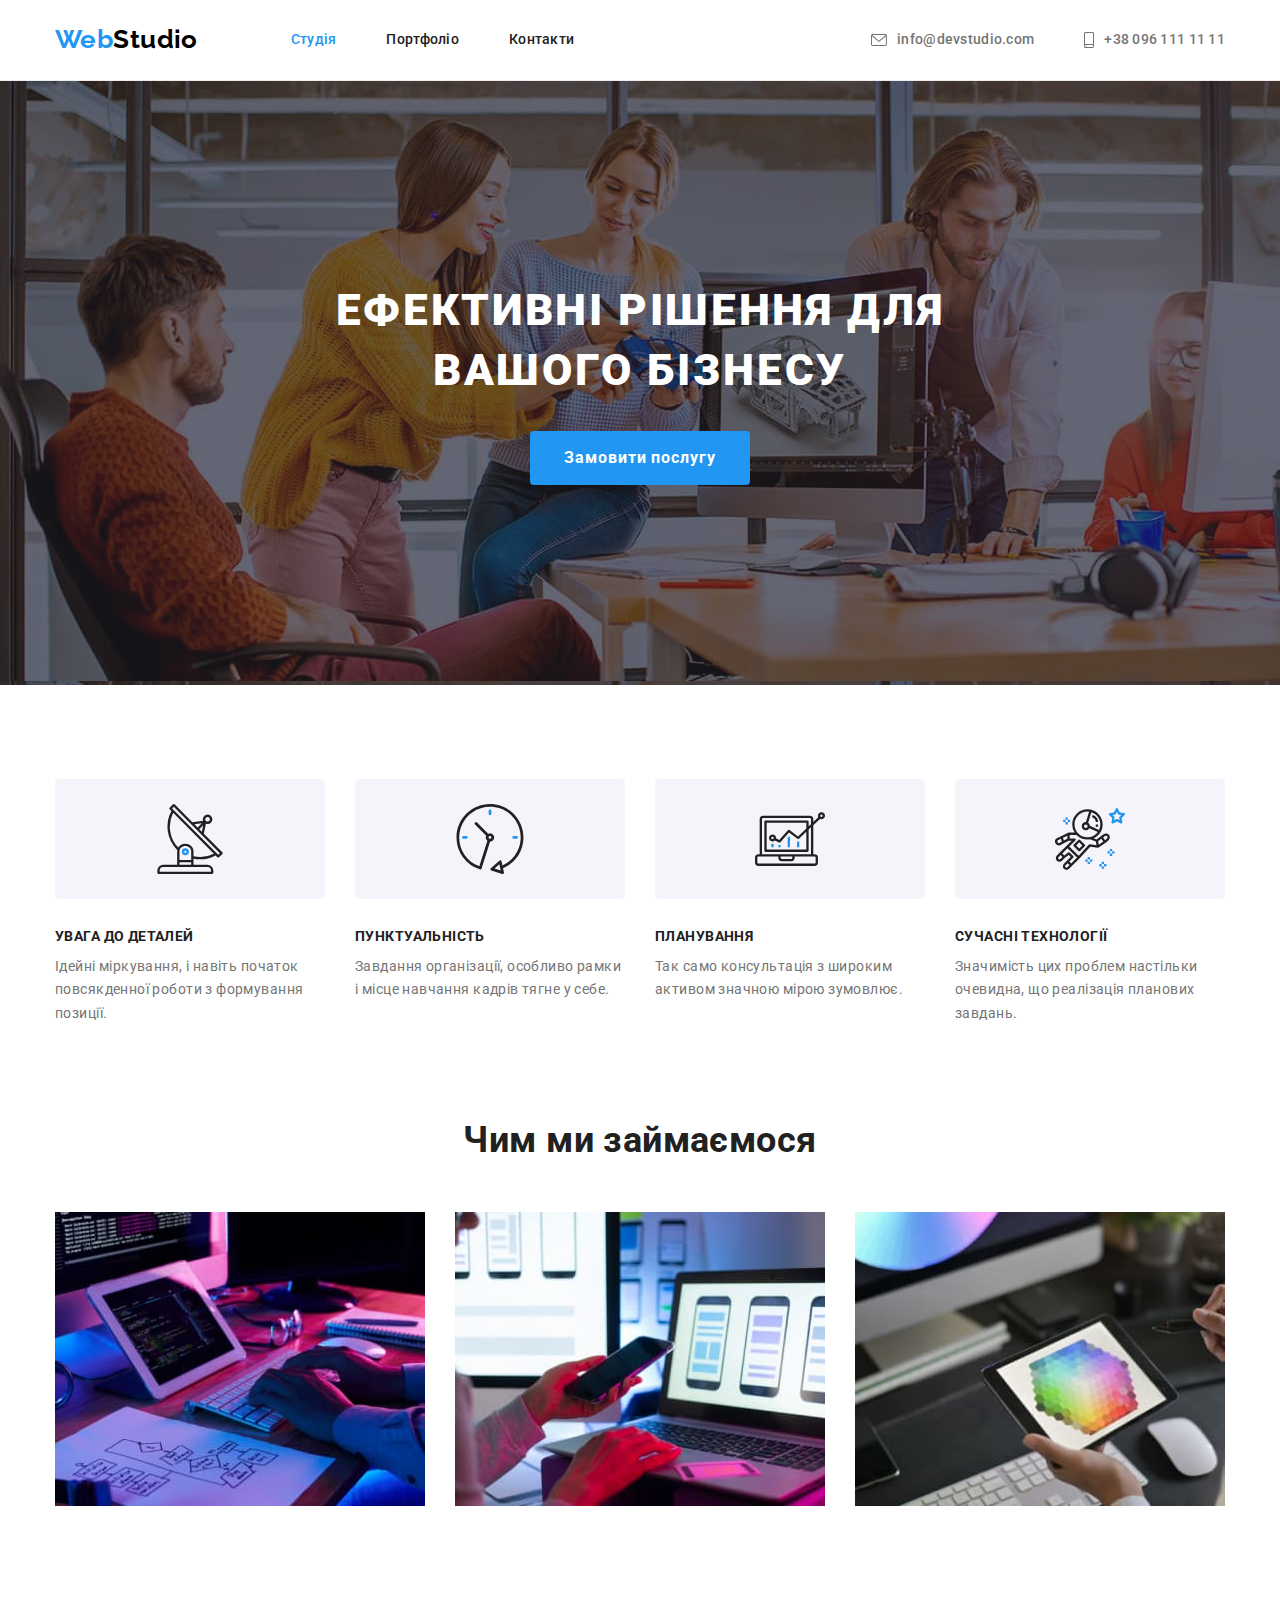
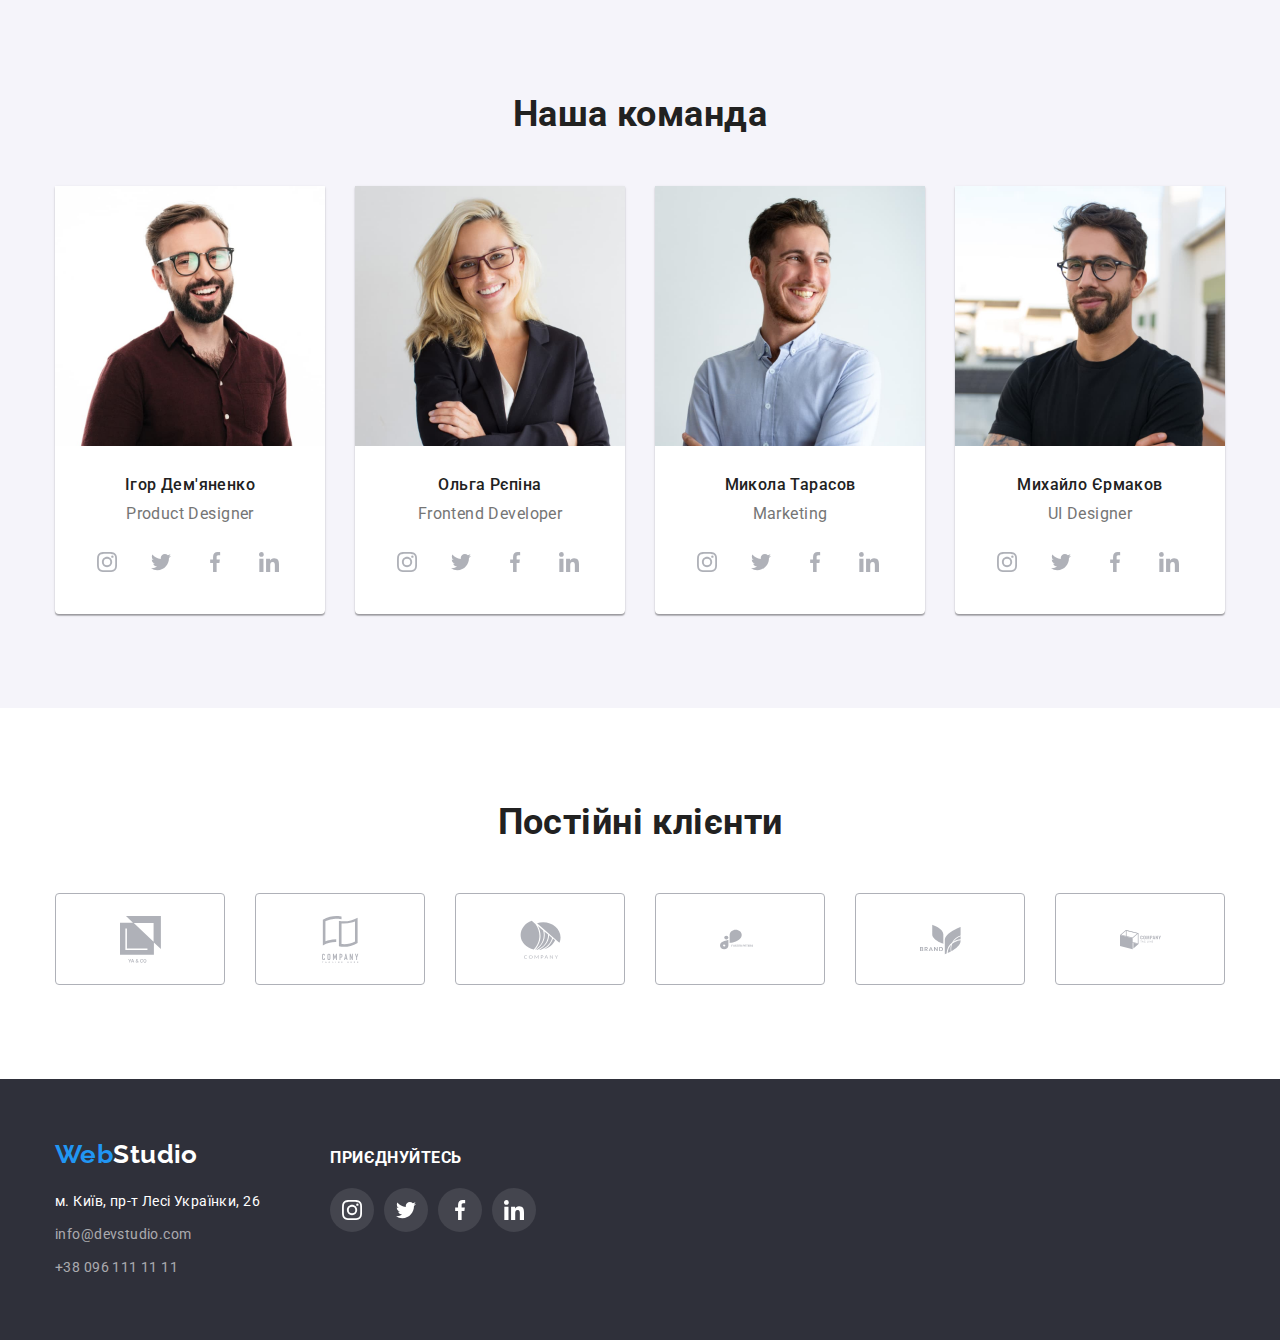
==== commit 2d24cd02: "fix" ====
--- a/index.html
+++ b/index.html
@@ -22,7 +22,7 @@
     <header class="page-header">
       <div class="container header-nav">
         <nav class="nav">
-          <a href="./index.html" lang="en" class="logo"
+          <a href="./index.html" lang="en" class="header-logo"
             ><span class="logo-text">Web</span>Studio</a
           >
           <ul class="nav-list">
@@ -39,13 +39,19 @@
         </nav>
         <ul class="contacts-list">
           <li class="item list">
-            <a href="mailto:info@devstudio.com" class="contacts-link link"
-              >info@devstudio.com</a
+            <a href="mailto:info@devstudio.com" class="contacts-link link">
+              <svg class="icon" width="16" height="12">
+                <use href="./images/icons.svg#icon-mail"></use>
+              </svg>
+              info@devstudio.com</a
             >
           </li>
           <li class="item list">
-            <a href="tel:+380961111111" class="contacts-link link"
-              >+38 096 111 11 11</a
+            <a href="tel:+380961111111" class="contacts-link link">
+              <svg class="icon" width="10" height="16">
+                <use href="./images/icons.svg#icon-phone"></use>
+              </svg>
+              +38 096 111 11 11</a
             >
           </li>
         </ul>
@@ -54,16 +60,23 @@
     <!-- main -->
     <main>
       <!-- hero -->
-      <section class="hero">
-        <h1 class="hero-title">Ефективні рішення для вашого бізнесу</h1>
-        <button type="button" class="hero-btn">Замовити послугу</button>
+      <section class="hero section">
+        <div class="container hero-container">
+          <h1 class="hero-title">Ефективні рішення для вашого бізнесу</h1>
+          <button type="button" class="hero-btn">Замовити послугу</button>
+        </div>
       </section>
       <!-- our benefits -->
-      <section class="container">
-        <div class="wrapper">
+      <section class="section">
+        <div class="container">
           <h2 class="visually-hidden">Наші переваги</h2>
           <ul class="benefits-list">
             <li class="item list">
+              <div class="icon-wrap">
+                <svg class="icon-group" width="70" height="70">
+                  <use href="./images/icons.svg#icon-antenna"></use>
+                </svg>
+              </div>
               <h3 class="benefits-subtitle">УВАГА ДО ДЕТАЛЕЙ</h3>
               <p class="benefits-text">
                 Ідейні міркування, і навіть початок повсякденної роботи з
@@ -71,6 +84,11 @@
               </p>
             </li>
             <li class="item list">
+              <div class="icon-wrap">
+                <svg class="icon-group" width="70" height="70">
+                  <use href="./images/icons.svg#icon-clock"></use>
+                </svg>
+              </div>
               <h3 class="benefits-subtitle">ПУНКТУАЛЬНІСТЬ</h3>
               <p class="benefits-text">
                 Завдання організації, особливо рамки і місце навчання кадрів
@@ -78,12 +96,22 @@
               </p>
             </li>
             <li class="item list">
+              <div class="icon-wrap">
+                <svg class="icon-group" width="70" height="70">
+                  <use href="./images/icons.svg#icon-diagram"></use>
+                </svg>
+              </div>
               <h3 class="benefits-subtitle">ПЛАНУВАННЯ</h3>
               <p class="benefits-text">
                 Так само консультація з широким активом значною мірою зумовлює.
               </p>
             </li>
             <li class="item list">
+              <div class="icon-wrap">
+                <svg class="icon-group" width="70" height="70">
+                  <use href="./images/icons.svg#icon-astronaut"></use>
+                </svg>
+              </div>
               <h3 class="benefits-subtitle">СУЧАСНІ ТЕХНОЛОГІЇ</h3>
               <p class="benefits-text">
                 Значимість цих проблем настільки очевидна, що реалізація
@@ -94,111 +122,407 @@
         </div>
       </section>
       <!-- works of studio -->
-      <section class="work container">
-        <h2 class="work-title subtitle">Чим ми займаємося</h2>
-        <ul class="work-list">
-          <li class="item list">
-            <img
-              src="./images/box1.jpg"
-              alt="приклади процесу роботи"
-              width="370"
-              class="image"
-            />
-          </li>
-          <li class="item list">
-            <img
-              src="./images/box2.jpg"
-              alt="приклади процесу роботи"
-              width="370"
-              class="image"
-            />
-          </li>
-          <li class="item list">
-            <img
-              src="./images/box3.jpg"
-              alt="приклади процесу роботи"
-              width="370"
-              class="image"
-            />
-          </li>
-        </ul>
+      <section class="section work-section">
+        <div class="container">
+          <h2 class="subtitle">Чим ми займаємося</h2>
+          <ul class="work-list">
+            <li class="item list">
+              <img
+                src="./images/box1.jpg"
+                alt="приклади процесу роботи"
+                width="370"
+                class="image"
+              />
+            </li>
+            <li class="item list">
+              <img
+                src="./images/box2.jpg"
+                alt="приклади процесу роботи"
+                width="370"
+                class="image"
+              />
+            </li>
+            <li class="item list">
+              <img
+                src="./images/box3.jpg"
+                alt="приклади процесу роботи"
+                width="370"
+                class="image"
+              />
+            </li>
+          </ul>
+        </div>
       </section>
       <!-- our team -->
-      <section class="team container">
-        <h2 class="team-title subtitle">Наша команда</h2>
-        <ul class="card-list">
-          <li class="card-item list item">
-            <img
-              src="./images/card_foto1.jpg"
-              alt="фото члана команди"
-              width="270"
-              class="card-img"
-            />
-            <h3 class="card-title">Ігор Дем'яненко</h3>
-            <p lang="en" class="card-text">Product Designer</p>
-          </li>
-          <li class="card-item list item">
-            <img
-              src="./images/card_foto2.jpg"
-              alt="фото члана команди"
-              width="270"
-              class="card-img"
-            />
-            <h3 class="card-title">Ольга Рєпіна</h3>
-            <p lang="en" class="card-text">Frontend Developer</p>
-          </li>
-          <li class="card-item list item">
-            <img
-              src="./images/card_foto3.jpg"
-              alt="фото члана команди"
-              width="270"
-              class="card-img"
-            />
-            <h3 class="card-title">Микола Тарасов</h3>
-            <p lang="en" class="card-text">Marketing</p>
-          </li>
-          <li class="card-item list item">
-            <img
-              src="./images/card_foto4.jpg"
-              alt="фото члана команди"
-              width="270"
-              class="card-img"
-            />
-            <h3 class="card-title">Михайло Єрмаков</h3>
-            <p lang="en" class="card-text">UI Designer</p>
-          </li>
-        </ul>
+      <section class="section team-section">
+        <div class="container team">
+          <h2 class="subtitle">Наша команда</h2>
+          <ul class="card-list">
+            <li class="card-item list item">
+              <img
+                src="./images/card_foto1.jpg"
+                alt="фото члана команди"
+                width="270"
+                class="card-img"
+              />
+              <div class="card-discr">
+                <h3 class="card-title">Ігор Дем'яненко</h3>
+                <p lang="en" class="card-text">Product Designer</p>
+                <ul class="list icon-list">
+                  <li class="item">
+                    <a
+                      href=""
+                      rel="noopener noreferrer nofollow"
+                      class="social-link"
+                    >
+                      <svg class="social-icon" width="20" height="20">
+                        <use href="./images/icons.svg#icon-instagram"></use>
+                      </svg>
+                    </a>
+                  </li>
+                  <li class="item">
+                    <a
+                      href=""
+                      rel="noopener noreferrer nofollow"
+                      class="social-link"
+                    >
+                      <svg class="social-icon" width="20" height="20">
+                        <use href="./images/icons.svg#icon-twitter"></use>
+                      </svg>
+                    </a>
+                  </li>
+                  <li class="item">
+                    <a
+                      href=""
+                      rel="noopener noreferrer nofollow"
+                      class="social-link"
+                    >
+                      <svg class="social-icon" width="20" height="20">
+                        <use href="./images/icons.svg#icon-facebook"></use>
+                      </svg>
+                    </a>
+                  </li>
+                  <li class="item">
+                    <a
+                      href=""
+                      rel="noopener noreferrer nofollow"
+                      class="social-link"
+                    >
+                      <svg class="social-icon" width="20" height="20">
+                        <use href="./images/icons.svg#icon-linkedin"></use>
+                      </svg>
+                    </a>
+                  </li>
+                </ul>
+              </div>
+            </li>
+            <li class="card-item list item">
+              <img
+                src="./images/card_foto2.jpg"
+                alt="фото члана команди"
+                width="270"
+                class="card-img"
+              />
+              <div class="card-discr">
+                <h3 class="card-title">Ольга Рєпіна</h3>
+                <p lang="en" class="card-text">Frontend Developer</p>
+                <ul class="list icon-list">
+                  <li class="item">
+                    <a
+                      href=""
+                      rel="noopener noreferrer nofollow"
+                      class="social-link"
+                    >
+                      <svg class="social-icon" width="20" height="20">
+                        <use href="./images/icons.svg#icon-instagram"></use>
+                      </svg>
+                    </a>
+                  </li>
+                  <li class="item">
+                    <a
+                      href=""
+                      rel="noopener noreferrer nofollow"
+                      class="social-link"
+                    >
+                      <svg class="social-icon" width="20" height="20">
+                        <use href="./images/icons.svg#icon-twitter"></use>
+                      </svg>
+                    </a>
+                  </li>
+                  <li class="item">
+                    <a
+                      href=""
+                      rel="noopener noreferrer nofollow"
+                      class="social-link"
+                    >
+                      <svg class="social-icon" width="20" height="20">
+                        <use href="./images/icons.svg#icon-facebook"></use>
+                      </svg>
+                    </a>
+                  </li>
+                  <li class="item">
+                    <a
+                      href=""
+                      rel="noopener noreferrer nofollow"
+                      class="social-link"
+                    >
+                      <svg class="social-icon" width="20" height="20">
+                        <use href="./images/icons.svg#icon-linkedin"></use>
+                      </svg>
+                    </a>
+                  </li>
+                </ul>
+              </div>
+            </li>
+            <li class="card-item list item">
+              <img
+                src="./images/card_foto3.jpg"
+                alt="фото члана команди"
+                width="270"
+                class="card-img"
+              />
+              <div class="card-discr">
+                <h3 class="card-title">Микола Тарасов</h3>
+                <p lang="en" class="card-text">Marketing</p>
+                <ul class="list icon-list">
+                  <li class="item">
+                    <a
+                      href=""
+                      rel="noopener noreferrer nofollow"
+                      class="social-link"
+                    >
+                      <svg class="social-icon" width="20" height="20">
+                        <use href="./images/icons.svg#icon-instagram"></use>
+                      </svg>
+                    </a>
+                  </li>
+                  <li class="item">
+                    <a
+                      href=""
+                      rel="noopener noreferrer nofollow"
+                      class="social-link"
+                    >
+                      <svg class="social-icon" width="20" height="20">
+                        <use href="./images/icons.svg#icon-twitter"></use>
+                      </svg>
+                    </a>
+                  </li>
+                  <li class="item">
+                    <a
+                      href=""
+                      rel="noopener noreferrer nofollow"
+                      class="social-link"
+                    >
+                      <svg class="social-icon" width="20" height="20">
+                        <use href="./images/icons.svg#icon-facebook"></use>
+                      </svg>
+                    </a>
+                  </li>
+                  <li class="item">
+                    <a
+                      href=""
+                      rel="noopener noreferrer nofollow"
+                      class="social-link"
+                    >
+                      <svg class="social-icon" width="20" height="20">
+                        <use href="./images/icons.svg#icon-linkedin"></use>
+                      </svg>
+                    </a>
+                  </li>
+                </ul>
+              </div>
+            </li>
+            <li class="card-item list item">
+              <img
+                src="./images/card_foto4.jpg"
+                alt="фото члана команди"
+                width="270"
+                class="card-img"
+              />
+              <div class="card-discr">
+                <h3 class="card-title">Михайло Єрмаков</h3>
+                <p lang="en" class="card-text">UI Designer</p>
+                <ul class="list icon-list">
+                  <li class="item">
+                    <a
+                      href=""
+                      rel="noopener noreferrer nofollow"
+                      class="social-link"
+                    >
+                      <svg class="social-icon" width="20" height="20">
+                        <use href="./images/icons.svg#icon-instagram"></use>
+                      </svg>
+                    </a>
+                  </li>
+                  <li class="item">
+                    <a
+                      href=""
+                      rel="noopener noreferrer nofollow"
+                      class="social-link"
+                    >
+                      <svg class="social-icon" width="20" height="20">
+                        <use href="./images/icons.svg#icon-twitter"></use>
+                      </svg>
+                    </a>
+                  </li>
+                  <li class="item">
+                    <a
+                      href=""
+                      rel="noopener noreferrer nofollow"
+                      class="social-link"
+                    >
+                      <svg class="social-icon" width="20" height="20">
+                        <use href="./images/icons.svg#icon-facebook"></use>
+                      </svg>
+                    </a>
+                  </li>
+                  <li class="item">
+                    <a
+                      href=""
+                      rel="noopener noreferrer nofollow"
+                      class="social-link"
+                    >
+                      <svg class="social-icon" width="20" height="20">
+                        <use href="./images/icons.svg#icon-linkedin"></use>
+                      </svg>
+                    </a>
+                  </li>
+                </ul>
+              </div>
+            </li>
+          </ul>
+        </div>
+      </section>
+      <section class="section clients">
+        <div class="container">
+          <h2 class="subtitle">Постійні клієнти</h2>
+          <ul class="list clients-list">
+            <li class="item">
+              <a href="" class="clients-link">
+                <svg class="clients-icon" width="41" height="47">
+                  <use href="./images/icons.svg#icon-group1"></use>
+                </svg>
+              </a>
+            </li>
+            <li>
+              <a href="" class="clients-link">
+                <svg class="clients-icon" width="41" height="47">
+                  <use href="./images/icons.svg#icon-group2"></use>
+                </svg>
+              </a>
+            </li>
+            <li>
+              <a href="" class="clients-link">
+                <svg class="clients-icon" width="41" height="47">
+                  <use href="./images/icons.svg#icon-group3"></use>
+                </svg>
+              </a>
+            </li>
+            <li>
+              <a href="" class="clients-link">
+                <svg class="clients-icon" width="41" height="47">
+                  <use href="./images/icons.svg#icon-group4"></use>
+                </svg>
+              </a>
+            </li>
+            <li>
+              <a href="" class="clients-link">
+                <svg class="clients-icon" width="41" height="47">
+                  <use href="./images/icons.svg#icon-group5"></use>
+                </svg>
+              </a>
+            </li>
+            <li>
+              <a href="" class="clients-link">
+                <svg class="clients-icon" width="41" height="47">
+                  <use href="./images/icons.svg#icon-group6"></use>
+                </svg>
+              </a>
+            </li>
+          </ul>
+        </div>
       </section>
     </main>
     <!-- footer -->
     <footer class="footer">
-      <div class="container">
-        <a href="./index.html" lang="en" class="logo footer-logo"
-          ><span class="logo-text">Web</span>Studio</a
-        >
-        <address>
-          <ul class="addr-list">
-            <li class="item list">
+      <div class="container footer-wrap">
+        <div class="addr-wrap">
+          <a href="./index.html" lang="en" class="logo footer-logo"
+            ><span class="logo-text">Web</span>Studio</a
+          >
+          <address>
+            <ul class="addr-list">
+              <li class="item list">
+                <a
+                  href="https://goo.gl/maps/FmS4MAfcd5aQykhG8"
+                  rel="noopener noreferrer nofollow"
+                  target="_blank"
+                  class="addr-link link map-link"
+                  >м. Київ, пр-т Лесі Українки, 26</a
+                >
+              </li>
+              <li class="item list">
+                <a href="mailto:info@devstudio.com" class="addr-link link"
+                  >info@devstudio.com</a
+                >
+              </li>
+              <li class="item list">
+                <a href="tel:+380961111111" class="addr-link link"
+                  >+38 096 111 11 11</a
+                >
+              </li>
+            </ul>
+          </address>
+        </div>
+        <div class="footer-box">
+          <h3 class="footer-subtitle">приєднуйтесь</h3>
+          <ul class="list icon-list">
+            <li class="item">
               <a
-                href="https://goo.gl/maps/FmS4MAfcd5aQykhG8"
+                href=""
                 rel="noopener noreferrer nofollow"
-                target="_blank"
-                class="addr-link link map-link"
-                >м. Київ, пр-т Лесі Українки, 26</a
+                class="social-link footer-social"
               >
-            </li>
-            <li class="item list">
-              <a href="mailto:info@devstudio.com" class="addr-link link"
-                >info@devstudio.com</a
+                <svg class="social-icon" width="20" height="20">
+                  <use href="./images/icons.svg#icon-instagram"></use>
+                </svg>
+              </a>
+            </li>
+            <li class="item">
+              <a
+                href=""
+                rel="noopener noreferrer nofollow"
+                class="social-link footer-social"
               >
-            </li>
-            <li class="item list">
-              <a href="tel:+380961111111" class="addr-link link"
-                >+38 096 111 11 11</a
+                <svg class="social-icon" width="20" height="20">
+                  <use href="./images/icons.svg#icon-twitter"></use>
+                </svg>
+              </a>
+            </li>
+            <li class="item">
+              <a
+                href=""
+                rel="noopener noreferrer nofollow"
+                class="social-link footer-social"
               >
+                <svg class="social-icon" width="20" height="20">
+                  <use href="./images/icons.svg#icon-facebook"></use>
+                </svg>
+              </a>
+            </li>
+            <li class="item">
+              <a
+                href=""
+                rel="noopener noreferrer nofollow"
+                class="social-link footer-social"
+              >
+                <svg class="social-icon" width="20" height="20">
+                  <use href="./images/icons.svg#icon-linkedin"></use>
+                </svg>
+              </a>
             </li>
           </ul>
-        </address>
+        </div>
       </div>
     </footer>
   </body>
--- a/css/styles.css
+++ b/css/styles.css
@@ -11,6 +11,9 @@
   --logo-text-color: #000000;
   --addr-link-color: rgba(255, 255, 255, 0.6);
   --secondary-bthbckgrd-color: #188ce8;
+  --header-border-color: #ececec;
+  --card-border-color: #eeeeee;
+  --icon-fill: #afb1b8;
 
   /* fonts variables */
   --primary-font-family: "Roboto", sans-serif;
@@ -54,8 +57,12 @@
   padding-right: 15px;
   margin: 0 auto;
 }
+.section {
+  padding-top: 94px;
+}
 /* header css */
 .page-header {
+  border-bottom: 1px solid var(--header-border-color);
 }
 .header-nav {
   display: flex;
@@ -65,7 +72,7 @@
   display: flex;
   align-items: center;
 }
-.logo {
+.header-logo {
   display: block;
   padding-top: 24px;
   padding-bottom: 25px;
@@ -82,10 +89,11 @@
 }
 .nav-list {
   display: flex;
+  gap: 50px;
   margin-left: 93px;
 }
-.nav-list .item:not(:last-child) {
-  margin-right: 50px;
+.icon {
+  margin-right: 10px;
 }
 .nav-link {
   display: block;
@@ -102,30 +110,44 @@
 }
 .contacts-list {
   display: flex;
+  align-items: center;
+  gap: 50px;
   margin-left: auto;
 }
-.contacts-list .item:not(:last-child) {
-  margin-right: 50px;
+.contacts-link:hover,
+.contacts-link:focus {
+  fill: var(--accent-text-color);
 }
 .contacts-link {
+  display: flex;
   padding-top: 32px;
   padding-bottom: 32px;
-
+  align-items: center;
+
+  fill: var(--primary-text-color);
   color: var(--primary-text-color);
   font-weight: 500;
   line-height: 1.14;
   letter-spacing: 0.02em;
 }
 /* hero css */
+.hero-container {
+  text-align: center;
+  padding-bottom: 200px;
+  padding-top: 106px;
+}
 .hero {
-  background-color: var(--footer-bckgrd-color);
-  text-align: center;
-}
+  padding-top: 94px;
+  max-width: 1600px;
+  margin: 0 auto;
+  background-image: linear-gradient(to right, #2f303a66, #2f303a66),
+    url(../images/hero-Img.jpg);
+}
+
 .hero-title {
   margin: 0 auto;
+  margin-bottom: 30px;
   max-width: 696px;
-  padding-top: 200px;
-  margin-bottom: 30px;
 
   font-weight: 900;
   font-size: 44px;
@@ -136,9 +158,7 @@
   color: var(--hero-primary-color);
 }
 .hero-btn {
-  width: 216px;
-  height: 50px;
-  margin-bottom: 200px;
+  padding: 10px 32px;
 
   color: var(--hero-primary-color);
   font-weight: 700;
@@ -147,7 +167,7 @@
   letter-spacing: 0.06em;
   background-color: var(--accent-text-color);
   cursor: pointer;
-  border: 0px solid transparent;
+  border-color: transparent;
   border-radius: 4px;
 }
 .hero-btn:active,
@@ -169,18 +189,27 @@
   clip-path: inset(50%);
   margin: -1px;
 }
-.benefits {
-}
-.wrapper {
-}
+
 .benefits-list {
   display: flex;
-  padding-top: 94px;
-  padding-bottom: 47px;
-}
-.benefits .item:not(:last-child) {
-  margin-right: 30px;
-}
+  flex-wrap: wrap;
+  gap: 30px;
+}
+.icon-wrap {
+  display: flex;
+  align-items: center;
+  justify-content: center;
+  margin-bottom: 30px;
+  border-radius: 4px;
+  background-color: var(--btn-bckgrd-color);
+  width: 270px;
+  height: 120px;
+}
+.benefits-list .item {
+  width: 270px;
+  max-width: 270px;
+}
+
 .benefits-subtitle {
   margin-bottom: 10px;
   color: var(--secondary-text-color);
@@ -192,14 +221,11 @@
 .benefits-text {
   line-height: 1.71;
 }
-/* works of studio css */
-.work {
-}
+
 .image {
   display: block;
 }
 .subtitle {
-  padding-top: 47px;
   margin-bottom: 50px;
   color: var(--secondary-text-color);
   font-weight: 700;
@@ -207,35 +233,59 @@
   line-height: 1.16;
   text-align: center;
 }
+.work-section {
+  padding-bottom: 94px;
+}
 .work-list {
   display: flex;
+  flex-wrap: wrap;
+  gap: 30px;
+}
+.work-list .image {
+  max-width: 370px;
+}
+/* our team css */
+.team-section {
+  background-color: var(--btn-bckgrd-color);
+}
+.team {
   padding-bottom: 94px;
 }
-.work-list .item:not(:last-child) {
-  margin-right: 30px;
-}
-/* our team css */
-.team {
-  background-color: var(--btn-bckgrd-color);
-}
-.team-title {
-  padding-top: 94px;
-  margin-bottom: 50px;
-  color: var(--secondary-text-color);
-  font-weight: 700;
-  font-size: 36px;
-  line-height: 1.16;
-  text-align: center;
-}
 .card-list {
   display: flex;
-  padding-bottom: 94px;
-}
-.card-list .item:not(:last-child) {
-  margin-right: 30px;
+  flex-wrap: wrap;
+  gap: 30px;
+}
+.social-icon {
+  fill: currentColor;
+}
+
+.icon-list {
+  display: flex;
+  align-items: center;
+  gap: 10px;
+}
+.social-link {
+  display: flex;
+  justify-content: center;
+  align-items: center;
+  width: 44px;
+  height: 44px;
+  color: var(--icon-fill);
+}
+.icon-list .item {
+  display: flex;
+  justify-content: center;
+  align-items: center;
+}
+.social-link:hover,
+.social-link:focus {
+  color: var(--hero-primary-color);
+  background-color: var(--accent-text-color);
+  border-radius: 50%;
+  border-color: transparent;
 }
 .card-img {
-  margin-bottom: 30px;
   display: block;
 }
 .card-item {
@@ -244,6 +294,10 @@
     0px 2px 1px rgba(0, 0, 0, 0.2);
   border-radius: 0px 0px 4px 4px;
 }
+.card-discr {
+  text-align: center;
+  padding: 30px 30px;
+}
 
 .card-title {
   margin-bottom: 10px;
@@ -255,24 +309,82 @@
   text-align: center;
 }
 .card-text {
-  padding-bottom: 30px;
   font-size: 16px;
   line-height: 1.18;
   text-align: center;
+  margin-bottom: 16px;
+}
+
+/* clients css */
+.section.clients {
+  padding-bottom: 94px;
+}
+.clients-icon {
+  fill: currentColor;
+}
+.clients-icon:hover {
+  fill: var(--accent-text-color);
+}
+.clients-link {
+  display: flex;
+  align-items: center;
+  justify-content: center;
+  width: 170px;
+  height: 92px;
+  border: 1px solid var(--icon-fill);
+  border-radius: 4px;
+  color: var(--icon-fill);
+}
+.clients-link:hover,
+.clients-link:focus {
+  border-color: var(--accent-text-color);
+  color: var(--accent-text-color);
+}
+.clients-list {
+  display: flex;
+  gap: 30px;
 }
 /* fooote css */
 .footer {
+  padding-top: 60px;
+  padding-bottom: 60px;
   background-color: var(--footer-bckgrd-color);
 }
-.logo.footer-logo {
-  padding-top: 50px;
-  padding-bottom: 0;
+.footer-wrap {
+  display: flex;
+  align-items: baseline;
+}
+.addr-wrap {
+}
+.footer-box {
+  margin-left: 70px;
+}
+.footer-subtitle {
   margin-bottom: 20px;
-  color: var(--hero-primary-color);
-}
-.addr-list {
-  padding-bottom: 60px;
-}
+
+  font-weight: 700;
+  line-height: 1.14;
+  letter-spacing: 0.03em;
+  text-transform: uppercase;
+  color: var(--hero-primary-color);
+}
+.footer-social {
+  border-radius: 50%;
+  background-color: rgba(255, 255, 255, 0.1);
+  color: var(--hero-primary-color);
+}
+.footer-logo {
+  display: block;
+  margin-bottom: 20px;
+
+  font-family: var(--secondary-font-family);
+  font-weight: 700;
+  font-size: 26px;
+  line-height: 1.19;
+  text-decoration: none;
+  color: var(--hero-primary-color);
+}
+
 .addr-list .item:not(:last-child) {
   margin-bottom: 9px;
 }
@@ -286,8 +398,19 @@
 }
 /* potfolio css */
 /* filter buttons css*/
+.portfolio {
+  padding-bottom: 94px;
+}
+.filter-list {
+  display: flex;
+  justify-content: center;
+  gap: 8px;
+  margin-bottom: 34px;
+}
+
 .filter-btn {
-  font-family: inherit;
+  padding: 6px 22px;
+
   color: var(--secondary-text-color);
   background-color: var(--btn-bckgrd-color);
   border-radius: 4px;
@@ -302,13 +425,37 @@
 .filter-btn:focus {
   color: var(--hero-primary-color);
   background-color: var(--accent-text-color);
+  box-shadow: 0px 3px 1px rgba(0, 0, 0, 0.1), 0px 1px 2px rgba(0, 0, 0, 0.08),
+    0px 2px 2px rgba(0, 0, 0, 0.12);
 }
 .portfolio-list {
-}
-
-.portfolio-item {
+  display: flex;
+  flex-wrap: wrap;
+  gap: 30px;
+}
+.portf-text {
+  padding: 20px 24px;
+
+  border-bottom: 1px solid var(--card-border-color);
+  border-right: 1px solid var(--card-border-color);
+  border-left: 1px solid var(--card-border-color);
+}
+.portfolio-link {
+  display: block;
+  text-decoration: none;
+  color: inherit;
+}
+.portfolio-link:hover,
+.portfolio-link:focus {
+  box-shadow: 0px 1px 1px rgba(0, 0, 0, 0.12), 0px 4px 4px rgba(0, 0, 0, 0.06),
+    1px 4px 6px rgba(0, 0, 0, 0.16);
+}
+.portf-img {
+  display: block;
 }
 .portfolio-subtitle {
+  margin-bottom: 4px;
+
   color: var(--secondary-text-color);
   font-weight: 700;
   font-size: 18px;
@@ -319,6 +466,3 @@
   font-size: 16px;
   line-height: 1.87;
 }
-
-/* прошу вашої уваги , у нас в макеті кнопка в hero не має стану hover , тільки
-active */
